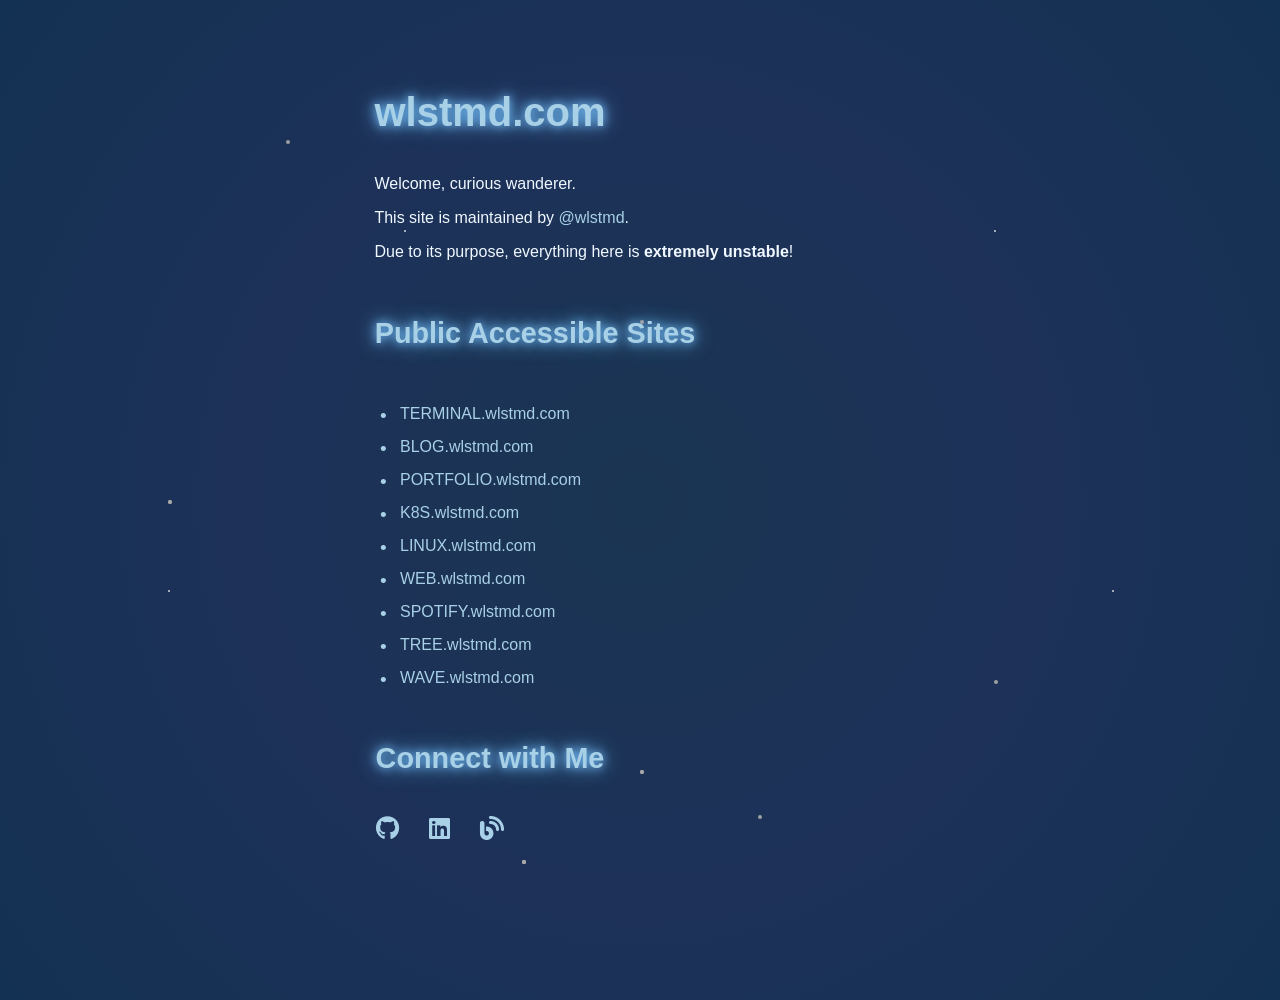
==== index.html @ ae78fa06 "Update index.html" ====
<!DOCTYPE html>
<html lang="en">
<head>
    <meta charset="UTF-8">
    <meta name="viewport" content="width=device-width, initial-scale=1.0">
    <link rel="icon" href="./images/logo.png"/> 
    <link rel="stylesheet" href="./style.css">
    <link rel="stylesheet" href="https://cdnjs.cloudflare.com/ajax/libs/font-awesome/6.4.2/css/all.min.css">
    <title>wlstmd.com</title>
</head>
<body>
    <header>
        <h1 class="domain-name">wlstmd.com</h1>
        <p>Welcome, curious wanderer.</p>
        <p>This site is maintained by <a href="https://github.com/wlstmd" target="_blank">@wlstmd</a>.</p>
        <p class="warning">Due to its purpose, everything here is <strong>extremely unstable</strong>!</p>
    </header>
    <h2 class="sites-header">Public Accessible Sites</h2>
    <ul class="sites">
        <li><a href="https://terminal.wlstmd.com" target="_blank">TERMINAL.wlstmd.com</a></li>
        <li><a href="https://blog.wlstmd.com" target="_blank">BLOG.wlstmd.com</a></li>
        <li><a href="https://portfolio.wlstmd.com" target="_blank">PORTFOLIO.wlstmd.com</a></li>
        <li><a href="https://k8s.wlstmd.com" target="_blank">K8S.wlstmd.com</a></li>
        <li><a href="https://linux.wlstmd.com" target="_blank">LINUX.wlstmd.com</a></li>
        <li><a href="https://web.wlstmd.com" target="_blank">WEB.wlstmd.com</a></li>
        <li><a href="https://spotify.wlstmd.com" target="_blank">SPOTIFY.wlstmd.com</a></li>
        <li><a href="https://tree.wlstmd.com" target="_blank">TREE.wlstmd.com</a></li>
        <li><a href="https://wave.wlstmd.com" target="_blank">WAVE.wlstmd.com</a></li>
    </ul>
    <h2 class="connect-header">Connect with Me</h2>
    <div class="social-links">
        <a href="https://github.com/wlstmd" target="_blank" aria-label="Visit my GitHub profile" class="social-icon">
            <i class="fab fa-github"></i>
        </a>
        <a href="https://www.linkedin.com/in/wlstmd" target="_blank" aria-label="Visit my LinkedIn profile" class="social-icon">
            <i class="fab fa-linkedin"></i>
        </a>
        <a href="https://blog.naver.com/jinseung0327" target="_blank" aria-label="Visit my Naver blog" class="social-icon">
            <i class="fas fa-blog"></i>
        </a>
    </div>
    <div class="stars">
        <div class="star" style="top: 10%; left: 20%;"></div>
        <div class="star" style="top: 30%; left: 50%;"></div>
        <div class="star" style="top: 70%; left: 80%;"></div>
        <div class="star" style="top: 50%; left: 10%;"></div>
        <div class="star" style="top: 90%; left: 40%;"></div>
        <div class="star" style="top: 80%; left: 50%;"></div>
        <div class="star" style="top: 90%; left: 40%;"></div>
        <div class="star" style="top: 80%; left: 50%;"></div>
        <div class="star" style="top: 85%; left: 60%;"></div>
        <div class="star" style="top: 50%; left: 10%;"></div>
        <div class="star" style="top: 90%; left: 40%;"></div>
        <div class="shooting-star" style="top: 20%; left: 80%;"></div>
        <div class="shooting-star" style="top: 60%; left: 90%;"></div>
        <div class="shooting-star" style="top: 20%; left: 30%;"></div>
        <div class="shooting-star" style="top: 60%; left: 10%;"></div>
    </div>
</body>
</html>
---- style.css ----
body {
    margin: 50px;
    padding: 0;
    font-family: 'Arial', sans-serif;
    background: radial-gradient(circle at center, #1a3552, #1d3159, #133152);
    height: 100vh;
    overflow: auto;
    color: #f0f8ff;
    display: flex;
    flex-direction: column;
    align-items: center;
    justify-content: flex-start;
    position: relative;
}

.domain-name {
    font-size: 2.5em;
    font-weight: bold;
    margin: 40px 0;
    margin-right: 300px;
    color: #a8d0e6;
    text-shadow: 0 0 10px #74c0fc, 0 0 20px #74c0fc;
}

.sites-header {
    font-size: 1.8em;
    font-weight: bold;
    margin: 40px 0;
    margin-right: 210px;
    color: #a8d0e6;
    text-shadow: 0 0 10px #74c0fc, 0 0 20px #74c0fc;
}

.connect-header {
    font-size: 1.8em;
    font-weight: bold;
    margin: 40px 0;
    margin-right: 300px;
    color: #a8d0e6;
    text-shadow: 0 0 10px #74c0fc, 0 0 20px #74c0fc;
}

ul.sites {
    margin: 0;
    list-style: none;
    width: 100%;
    max-width: 600px;
    align-self: center;
    margin-left: 40px;
}

ul.sites li {
    font-size: 1em;
    margin: 15px 0;
    position: relative;
    padding-left: 20px;
}

ul.sites li::before {
    content: '•';
    position: absolute;
    left: 0;
    color: #a8d0e6;
    font-size: 1.2em;
}

.social-links {
    display: flex;
    justify-content: center;
    gap: 30px;
    margin-bottom: 10px;
    margin-right: 400px;
}

.social-icon {
    color: #a8d0e6;
    font-size: 1.5em;
    text-decoration: none;
    transition: transform 0.4s ease, color 0.3s ease, text-shadow 0.3s ease;
    margin-bottom: 20px;
}

.social-icon:hover {
    transform: scale(1.2);
    color: #d1e6f9;
    text-shadow: 0 0 10px #74c0fc;
}

a {
    position: relative;
    display: inline-block;
    color: #a8d0e6;
    text-decoration: none;
    transition: transform 0.4s cubic-bezier(0.25, 1, 0.5, 1), letter-spacing 0.4s ease, color 0.3s ease;
}

a::after {
    content: "";
    position: absolute;
    left: 0;
    bottom: 0;
    width: 0%;
    height: 2px;
    background-color: #d1e6f9;
    transition: width 0.5s cubic-bezier(0.25, 1, 0.5, 1);
}

a:hover {
    transform: scale(1.05);
    letter-spacing: 0.5px;
}

a:hover::after {
    width: 100%;
}

.stars {
    position: absolute;
    top: 0;
    left: 0;
    width: 100%;
    height: 100%;
    background: transparent;
    overflow: hidden;
    pointer-events: none;
}

.star {
    position: absolute;
    width: 4px;
    height: 4px;
    background: rgba(168, 167, 167, 0.938);
    border-radius: 50%;
    animation: twinkle 2s infinite ease-in-out;
}

.shooting-star {
    position: absolute;
    width: 2px;
    height: 2px;
    background: rgba(255, 255, 255, 0.8);
    border-radius: 50%;
    animation: shoot 3s infinite ease-in-out;
}

@keyframes twinkle {
    0%, 100% { opacity: 0.5; }
    50% { opacity: 1; }
}

@keyframes shoot {
    0% {
        transform: translate(0, 0) scale(1);
        opacity: 1;
    }
    70% {
        transform: translate(-200px, 200px) scale(1.5);
        opacity: 0.5;
    }
    100% {
        transform: translate(-400px, 400px) scale(0);
        opacity: 0;
    }
}

@media (max-width: 768px) {
    body {
        padding: 20px;
        overflow: auto;
        align-items: flex-start;
    }

    p {
        font-size: 1em;
        margin: 10px 0;
        max-width: 100%;
        padding: 0;
        margin-left: 0;
    }

    .domain-name,
    .sites-header,
    .connect-header {
        width: 100%;
        font-size: 1.4em;
        font-weight: bold;
        margin: 20px 0;
        margin-left: 0;
        color: #a8d0e6;
        text-shadow: 0 0 10px #74c0fc, 0 0 20px #74c0fc;
    }

    ul.sites {
        margin-left: 0;
        padding: 0;
        width: 100%;
    }

    ul.sites li {
        font-size: 1em;
        padding-left: 15px;
    }

    .social-links {
        display: flex;
        justify-content: center;
        gap: 30px;
        margin-bottom: 10px;
        margin-right: 400px;
    }
    
    .social-icon {
        color: #a8d0e6;
        font-size: 1.4em;
        text-decoration: none;
        transition: transform 0.4s ease, color 0.3s ease, text-shadow 0.3s ease;
    }
}
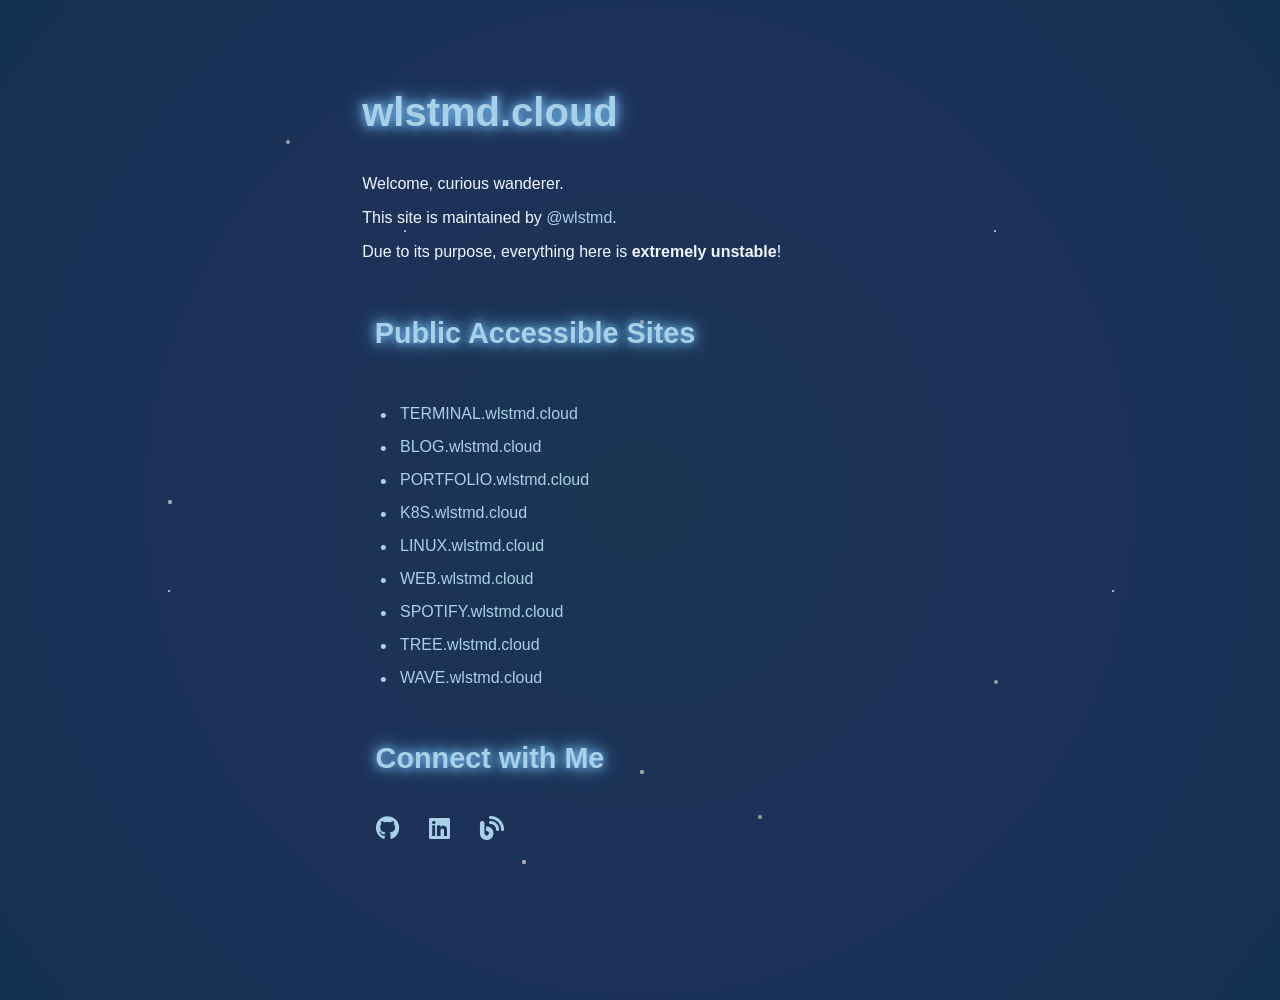
==== commit 7b0441f1: "Update index.html" ====
--- a/index.html
+++ b/index.html
@@ -10,22 +10,22 @@
 </head>
 <body>
     <header>
-        <h1 class="domain-name">wlstmd.com</h1>
+        <h1 class="domain-name">wlstmd.cloud</h1>
         <p>Welcome, curious wanderer.</p>
         <p>This site is maintained by <a href="https://github.com/wlstmd" target="_blank">@wlstmd</a>.</p>
         <p class="warning">Due to its purpose, everything here is <strong>extremely unstable</strong>!</p>
     </header>
     <h2 class="sites-header">Public Accessible Sites</h2>
     <ul class="sites">
-        <li><a href="https://terminal.wlstmd.com" target="_blank">TERMINAL.wlstmd.com</a></li>
-        <li><a href="https://blog.wlstmd.com" target="_blank">BLOG.wlstmd.com</a></li>
-        <li><a href="https://portfolio.wlstmd.com" target="_blank">PORTFOLIO.wlstmd.com</a></li>
-        <li><a href="https://k8s.wlstmd.com" target="_blank">K8S.wlstmd.com</a></li>
-        <li><a href="https://linux.wlstmd.com" target="_blank">LINUX.wlstmd.com</a></li>
-        <li><a href="https://web.wlstmd.com" target="_blank">WEB.wlstmd.com</a></li>
-        <li><a href="https://spotify.wlstmd.com" target="_blank">SPOTIFY.wlstmd.com</a></li>
-        <li><a href="https://tree.wlstmd.com" target="_blank">TREE.wlstmd.com</a></li>
-        <li><a href="https://wave.wlstmd.com" target="_blank">WAVE.wlstmd.com</a></li>
+        <li><a href="https://terminal.wlstmd.com" target="_blank">TERMINAL.wlstmd.cloud</a></li>
+        <li><a href="https://blog.wlstmd.com" target="_blank">BLOG.wlstmd.cloud</a></li>
+        <li><a href="https://portfolio.wlstmd.com" target="_blank">PORTFOLIO.wlstmd.cloud</a></li>
+        <li><a href="https://k8s.wlstmd.com" target="_blank">K8S.wlstmd.cloud</a></li>
+        <li><a href="https://linux.wlstmd.com" target="_blank">LINUX.wlstmd.cloud</a></li>
+        <li><a href="https://web.wlstmd.com" target="_blank">WEB.wlstmd.cloud</a></li>
+        <li><a href="https://spotify.wlstmd.com" target="_blank">SPOTIFY.wlstmd.cloud</a></li>
+        <li><a href="https://tree.wlstmd.com" target="_blank">TREE.wlstmd.cloud</a></li>
+        <li><a href="https://wave.wlstmd.com" target="_blank">WAVE.wlstmd.cloud</a></li>
     </ul>
     <h2 class="connect-header">Connect with Me</h2>
     <div class="social-links">
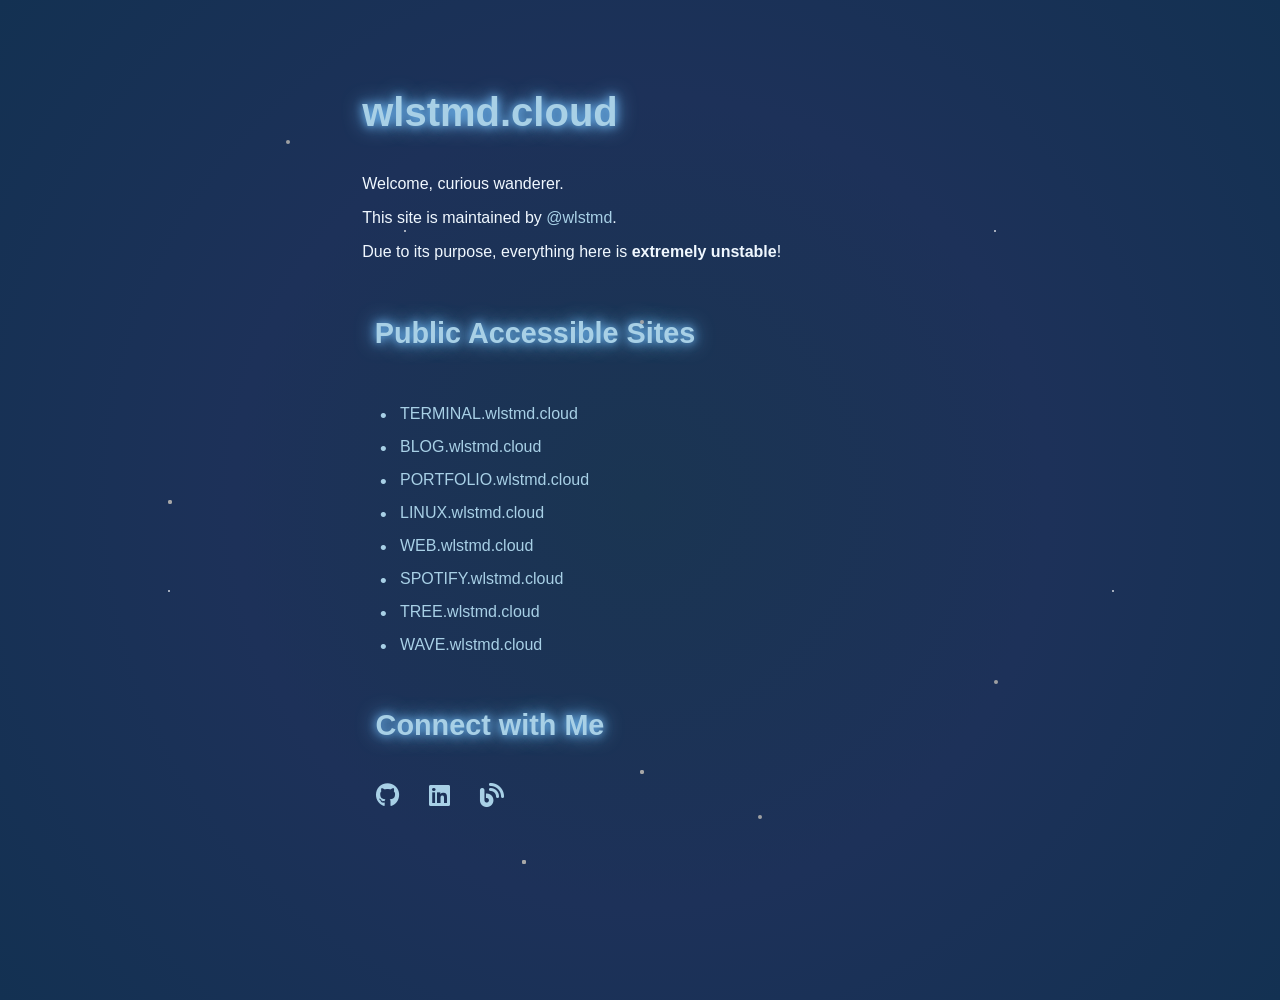
==== commit 13841c33: "Update index.html" ====
--- a/index.html
+++ b/index.html
@@ -6,7 +6,7 @@
     <link rel="icon" href="./images/logo.png"/> 
     <link rel="stylesheet" href="./style.css">
     <link rel="stylesheet" href="https://cdnjs.cloudflare.com/ajax/libs/font-awesome/6.4.2/css/all.min.css">
-    <title>wlstmd.com</title>
+    <title>wlstmd.cloud</title>
 </head>
 <body>
     <header>
@@ -17,15 +17,14 @@
     </header>
     <h2 class="sites-header">Public Accessible Sites</h2>
     <ul class="sites">
-        <li><a href="https://terminal.wlstmd.com" target="_blank">TERMINAL.wlstmd.cloud</a></li>
-        <li><a href="https://blog.wlstmd.com" target="_blank">BLOG.wlstmd.cloud</a></li>
-        <li><a href="https://portfolio.wlstmd.com" target="_blank">PORTFOLIO.wlstmd.cloud</a></li>
-        <li><a href="https://k8s.wlstmd.com" target="_blank">K8S.wlstmd.cloud</a></li>
-        <li><a href="https://linux.wlstmd.com" target="_blank">LINUX.wlstmd.cloud</a></li>
-        <li><a href="https://web.wlstmd.com" target="_blank">WEB.wlstmd.cloud</a></li>
-        <li><a href="https://spotify.wlstmd.com" target="_blank">SPOTIFY.wlstmd.cloud</a></li>
-        <li><a href="https://tree.wlstmd.com" target="_blank">TREE.wlstmd.cloud</a></li>
-        <li><a href="https://wave.wlstmd.com" target="_blank">WAVE.wlstmd.cloud</a></li>
+        <li><a href="https://terminal.wlstmd.cloud" target="_blank">TERMINAL.wlstmd.cloud</a></li>
+        <li><a href="https://blog.wlstmd.cloud" target="_blank">BLOG.wlstmd.cloud</a></li>
+        <li><a href="https://portfolio.wlstmd.cloud" target="_blank">PORTFOLIO.wlstmd.cloud</a></li>
+        <li><a href="https://linux.wlstmd.cloud" target="_blank">LINUX.wlstmd.cloud</a></li>
+        <li><a href="https://web.wlstmd.cloud" target="_blank">WEB.wlstmd.cloud</a></li>
+        <li><a href="https://spotify.wlstmd.cloud" target="_blank">SPOTIFY.wlstmd.cloud</a></li>
+        <li><a href="https://tree.wlstmd.cloud" target="_blank">TREE.wlstmd.cloud</a></li>
+        <li><a href="https://wave.wlstmd.cloud" target="_blank">WAVE.wlstmd.cloud</a></li>
     </ul>
     <h2 class="connect-header">Connect with Me</h2>
     <div class="social-links">
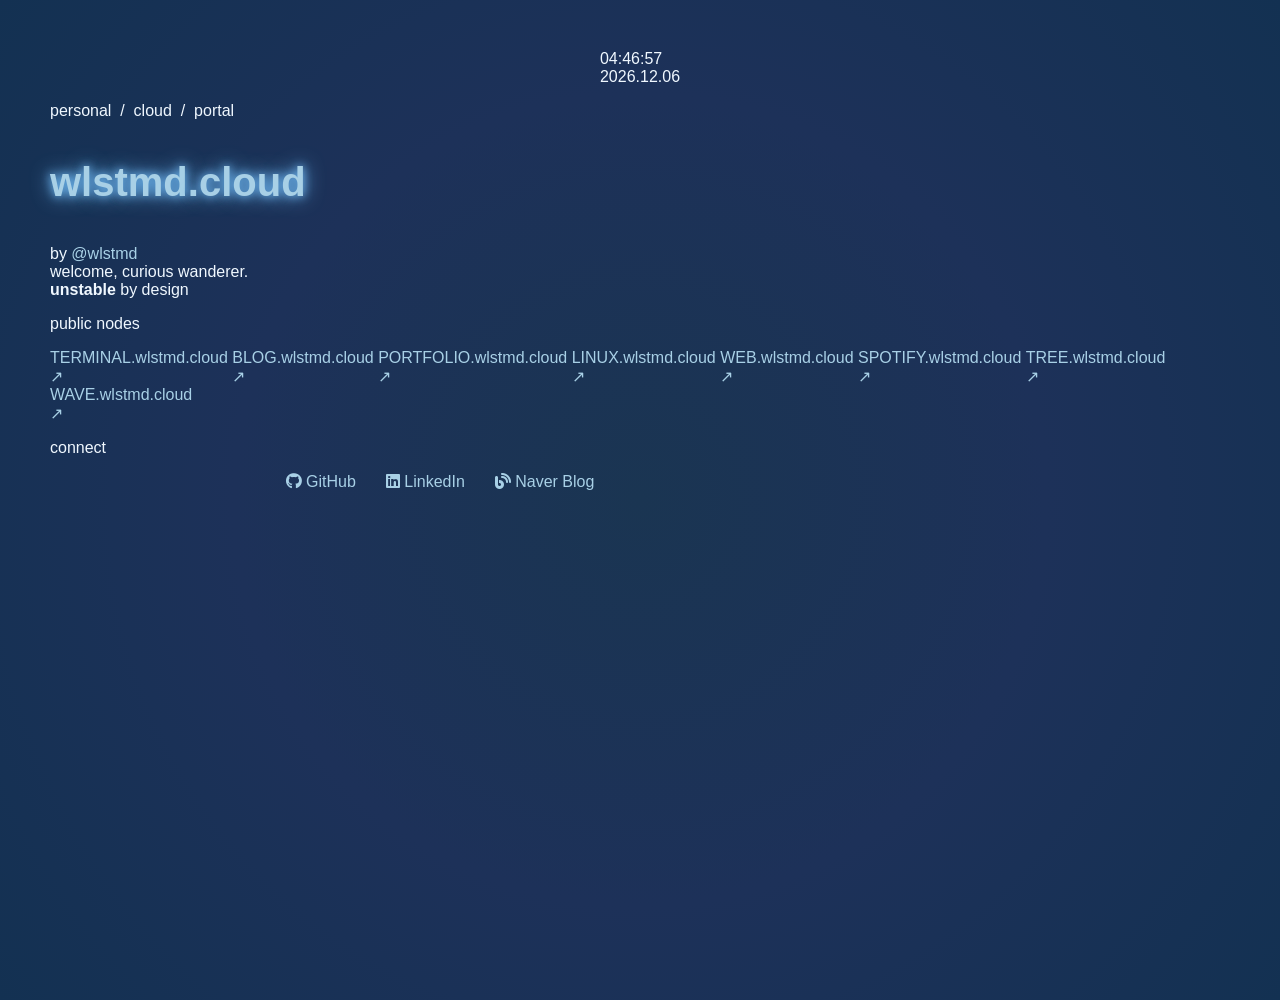
==== commit 5fe3e8bc: "Update index.html" ====
--- a/index.html
+++ b/index.html
@@ -1,59 +1,185 @@
-<!DOCTYPE html>
+<!doctype html>
 <html lang="en">
-<head>
-    <meta charset="UTF-8">
-    <meta name="viewport" content="width=device-width, initial-scale=1.0">
-    <link rel="icon" href="./images/logo.png"/> 
-    <link rel="stylesheet" href="./style.css">
-    <link rel="stylesheet" href="https://cdnjs.cloudflare.com/ajax/libs/font-awesome/6.4.2/css/all.min.css">
+  <head>
+    <meta charset="UTF-8" />
+    <meta name="viewport" content="width=device-width, initial-scale=1.0" />
+    <link rel="icon" href="./images/logo.png" />
+    <link rel="stylesheet" href="./style.css" />
+    <link
+      rel="stylesheet"
+      href="https://cdnjs.cloudflare.com/ajax/libs/font-awesome/6.4.2/css/all.min.css"
+    />
     <title>wlstmd.cloud</title>
-</head>
-<body>
-    <header>
-        <h1 class="domain-name">wlstmd.cloud</h1>
-        <p>Welcome, curious wanderer.</p>
-        <p>This site is maintained by <a href="https://github.com/wlstmd" target="_blank">@wlstmd</a>.</p>
-        <p class="warning">Due to its purpose, everything here is <strong>extremely unstable</strong>!</p>
-    </header>
-    <h2 class="sites-header">Public Accessible Sites</h2>
-    <ul class="sites">
-        <li><a href="https://terminal.wlstmd.cloud" target="_blank">TERMINAL.wlstmd.cloud</a></li>
-        <li><a href="https://blog.wlstmd.cloud" target="_blank">BLOG.wlstmd.cloud</a></li>
-        <li><a href="https://portfolio.wlstmd.cloud" target="_blank">PORTFOLIO.wlstmd.cloud</a></li>
-        <li><a href="https://linux.wlstmd.cloud" target="_blank">LINUX.wlstmd.cloud</a></li>
-        <li><a href="https://web.wlstmd.cloud" target="_blank">WEB.wlstmd.cloud</a></li>
-        <li><a href="https://spotify.wlstmd.cloud" target="_blank">SPOTIFY.wlstmd.cloud</a></li>
-        <li><a href="https://tree.wlstmd.cloud" target="_blank">TREE.wlstmd.cloud</a></li>
-        <li><a href="https://wave.wlstmd.cloud" target="_blank">WAVE.wlstmd.cloud</a></li>
-    </ul>
-    <h2 class="connect-header">Connect with Me</h2>
-    <div class="social-links">
-        <a href="https://github.com/wlstmd" target="_blank" aria-label="Visit my GitHub profile" class="social-icon">
-            <i class="fab fa-github"></i>
-        </a>
-        <a href="https://www.linkedin.com/in/wlstmd" target="_blank" aria-label="Visit my LinkedIn profile" class="social-icon">
-            <i class="fab fa-linkedin"></i>
-        </a>
-        <a href="https://blog.naver.com/jinseung0327" target="_blank" aria-label="Visit my Naver blog" class="social-icon">
-            <i class="fas fa-blog"></i>
-        </a>
+  </head>
+  <body>
+    <!-- Corner marks -->
+    <div class="corner tl"></div>
+    <div class="corner tr"></div>
+    <div class="corner bl"></div>
+    <div class="corner br"></div>
+
+    <!-- Clock -->
+    <div class="clock-strip">
+      <div id="clock"></div>
+      <div id="date-str"></div>
     </div>
-    <div class="stars">
-        <div class="star" style="top: 10%; left: 20%;"></div>
-        <div class="star" style="top: 30%; left: 50%;"></div>
-        <div class="star" style="top: 70%; left: 80%;"></div>
-        <div class="star" style="top: 50%; left: 10%;"></div>
-        <div class="star" style="top: 90%; left: 40%;"></div>
-        <div class="star" style="top: 80%; left: 50%;"></div>
-        <div class="star" style="top: 90%; left: 40%;"></div>
-        <div class="star" style="top: 80%; left: 50%;"></div>
-        <div class="star" style="top: 85%; left: 60%;"></div>
-        <div class="star" style="top: 50%; left: 10%;"></div>
-        <div class="star" style="top: 90%; left: 40%;"></div>
-        <div class="shooting-star" style="top: 20%; left: 80%;"></div>
-        <div class="shooting-star" style="top: 60%; left: 90%;"></div>
-        <div class="shooting-star" style="top: 20%; left: 30%;"></div>
-        <div class="shooting-star" style="top: 60%; left: 10%;"></div>
+
+    <div class="container">
+      <!-- Header -->
+      <header>
+        <p class="eyebrow">personal &nbsp;/&nbsp; cloud &nbsp;/&nbsp; portal</p>
+        <h1 class="domain-name">wlstmd<span class="tld">.cloud</span></h1>
+        <div class="meta">
+          <span class="meta-item"
+            >by
+            <a href="https://github.com/wlstmd" target="_blank"
+              >@wlstmd</a
+            ></span
+          >
+          <div class="meta-dot"></div>
+          <span class="meta-item">welcome, curious wanderer.</span>
+          <div class="meta-dot"></div>
+          <span class="unstable"><strong>unstable</strong> by design</span>
+        </div>
+      </header>
+
+      <!-- Sites -->
+      <section class="sites-section">
+        <p class="section-label">public nodes</p>
+        <div class="sites-grid">
+          <a
+            href="https://terminal.wlstmd.cloud"
+            target="_blank"
+            class="site-card"
+          >
+            <div class="site-card-left">
+              <div class="site-status" style="animation-delay: 0s"></div>
+              <span class="site-card-name"
+                >TERMINAL<span>.wlstmd.cloud</span></span
+              >
+            </div>
+            <span class="site-card-arrow">↗</span>
+          </a>
+
+          <a href="https://blog.wlstmd.cloud" target="_blank" class="site-card">
+            <div class="site-card-left">
+              <div class="site-status" style="animation-delay: 0.4s"></div>
+              <span class="site-card-name">BLOG<span>.wlstmd.cloud</span></span>
+            </div>
+            <span class="site-card-arrow">↗</span>
+          </a>
+
+          <a
+            href="https://portfolio.wlstmd.cloud"
+            target="_blank"
+            class="site-card"
+          >
+            <div class="site-card-left">
+              <div class="site-status" style="animation-delay: 0.8s"></div>
+              <span class="site-card-name"
+                >PORTFOLIO<span>.wlstmd.cloud</span></span
+              >
+            </div>
+            <span class="site-card-arrow">↗</span>
+          </a>
+
+          <a
+            href="https://linux.wlstmd.cloud"
+            target="_blank"
+            class="site-card"
+          >
+            <div class="site-card-left">
+              <div class="site-status" style="animation-delay: 1.2s"></div>
+              <span class="site-card-name"
+                >LINUX<span>.wlstmd.cloud</span></span
+              >
+            </div>
+            <span class="site-card-arrow">↗</span>
+          </a>
+
+          <a href="https://web.wlstmd.cloud" target="_blank" class="site-card">
+            <div class="site-card-left">
+              <div class="site-status" style="animation-delay: 1.6s"></div>
+              <span class="site-card-name">WEB<span>.wlstmd.cloud</span></span>
+            </div>
+            <span class="site-card-arrow">↗</span>
+          </a>
+
+          <a
+            href="https://spotify.wlstmd.cloud"
+            target="_blank"
+            class="site-card"
+          >
+            <div class="site-card-left">
+              <div class="site-status" style="animation-delay: 2s"></div>
+              <span class="site-card-name"
+                >SPOTIFY<span>.wlstmd.cloud</span></span
+              >
+            </div>
+            <span class="site-card-arrow">↗</span>
+          </a>
+
+          <a href="https://tree.wlstmd.cloud" target="_blank" class="site-card">
+            <div class="site-card-left">
+              <div class="site-status" style="animation-delay: 2.4s"></div>
+              <span class="site-card-name">TREE<span>.wlstmd.cloud</span></span>
+            </div>
+            <span class="site-card-arrow">↗</span>
+          </a>
+
+          <a href="https://wave.wlstmd.cloud" target="_blank" class="site-card">
+            <div class="site-card-left">
+              <div class="site-status" style="animation-delay: 2.8s"></div>
+              <span class="site-card-name">WAVE<span>.wlstmd.cloud</span></span>
+            </div>
+            <span class="site-card-arrow">↗</span>
+          </a>
+        </div>
+      </section>
+
+      <!-- Social -->
+      <section class="social-section">
+        <p class="section-label">connect</p>
+        <div class="social-links">
+          <a
+            href="https://github.com/wlstmd"
+            target="_blank"
+            aria-label="GitHub"
+            class="social-link"
+          >
+            <i class="fab fa-github"></i> GitHub
+          </a>
+          <a
+            href="https://www.linkedin.com/in/wlstmd"
+            target="_blank"
+            aria-label="LinkedIn"
+            class="social-link"
+          >
+            <i class="fab fa-linkedin"></i> LinkedIn
+          </a>
+          <a
+            href="https://blog.naver.com/jinseung0327"
+            target="_blank"
+            aria-label="Naver Blog"
+            class="social-link"
+          >
+            <i class="fas fa-blog"></i> Naver Blog
+          </a>
+        </div>
+      </section>
     </div>
-</body>
+
+    <script>
+      function tick() {
+        const now = new Date();
+        const pad = (n) => String(n).padStart(2, "0");
+        document.getElementById("clock").textContent =
+          `${pad(now.getHours())}:${pad(now.getMinutes())}:${pad(now.getSeconds())}`;
+        document.getElementById("date-str").textContent =
+          `${now.getFullYear()}.${pad(now.getMonth() + 1)}.${pad(now.getDate())}`;
+      }
+      setInterval(tick, 1000);
+      tick();
+    </script>
+  </body>
 </html>
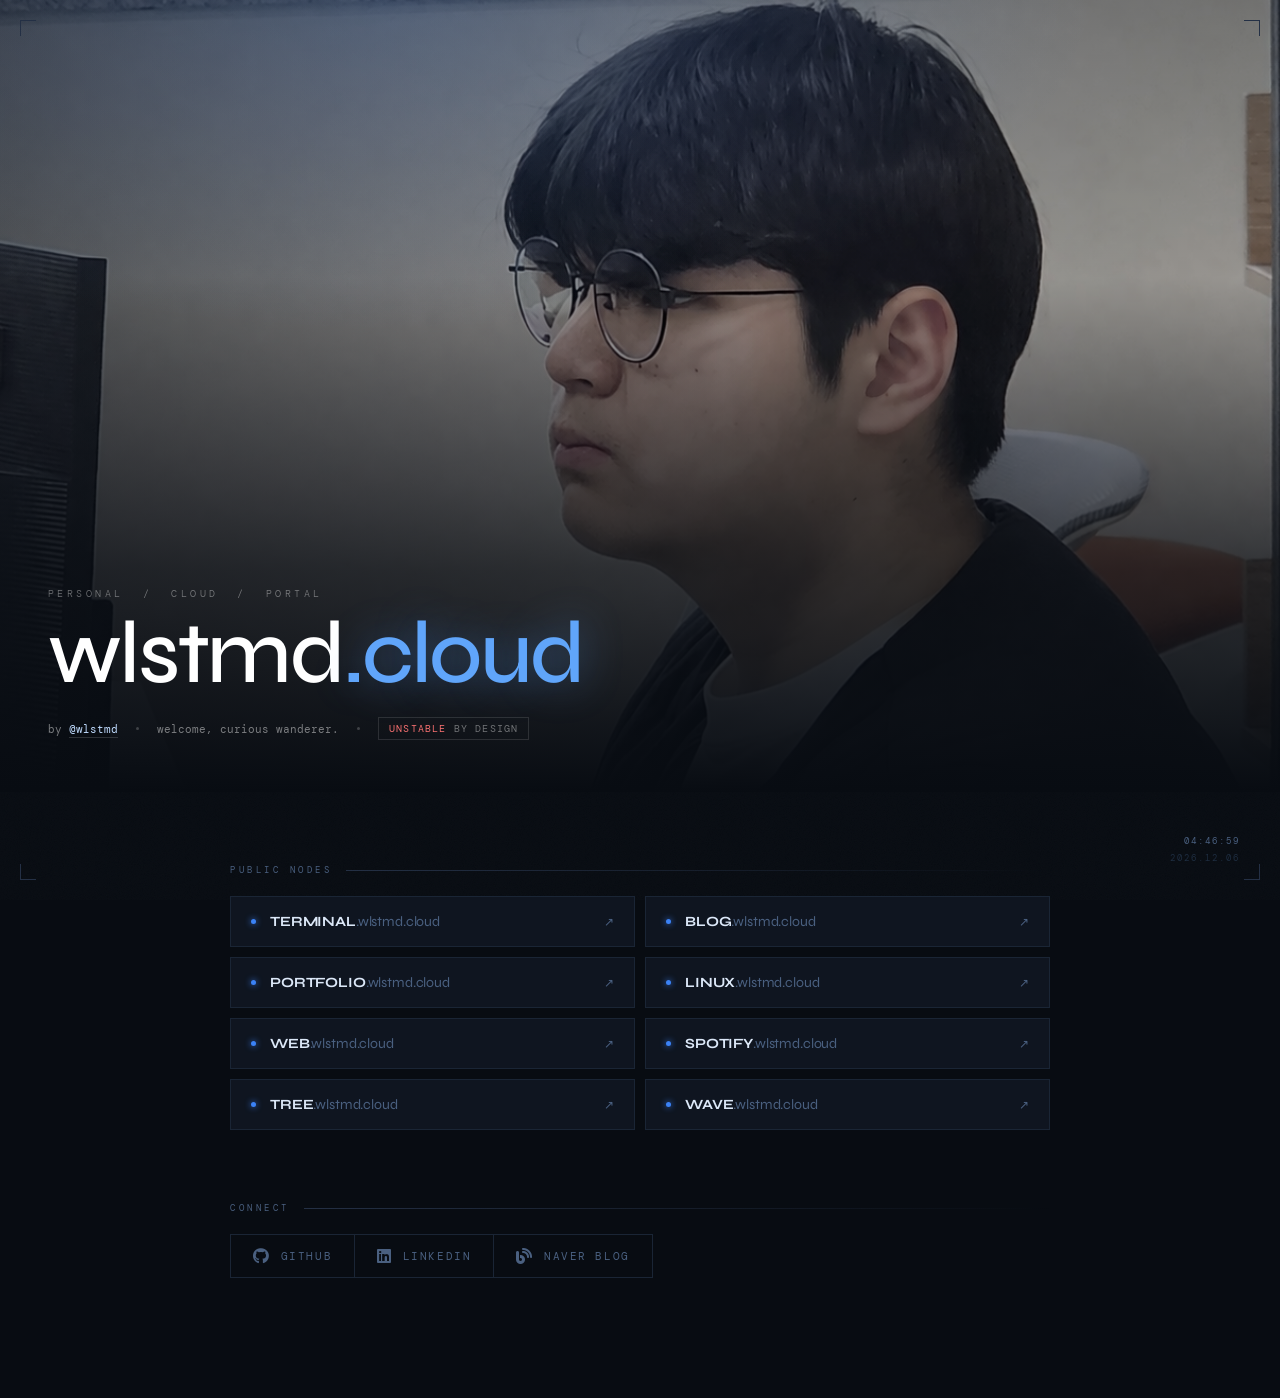
==== commit 034b07b9: "update" ====
--- a/index.html
+++ b/index.html
@@ -9,7 +9,7 @@
       rel="stylesheet"
       href="https://cdnjs.cloudflare.com/ajax/libs/font-awesome/6.4.2/css/all.min.css"
     />
-    <title>wlstmd.cloud</title>
+    <title>Jinseung Yu</title>
   </head>
   <body>
     <!-- Corner marks -->
@@ -24,9 +24,11 @@
       <div id="date-str"></div>
     </div>
 
-    <div class="container">
-      <!-- Header -->
-      <header>
+    <!-- ── HERO COVER ── -->
+    <section class="hero">
+      <img src="./images/profile.png" alt="wlstmd" class="hero-img" />
+      <div class="hero-overlay"></div>
+      <div class="hero-content">
         <p class="eyebrow">personal &nbsp;/&nbsp; cloud &nbsp;/&nbsp; portal</p>
         <h1 class="domain-name">wlstmd<span class="tld">.cloud</span></h1>
         <div class="meta">
@@ -41,8 +43,11 @@
           <div class="meta-dot"></div>
           <span class="unstable"><strong>unstable</strong> by design</span>
         </div>
-      </header>
+      </div>
+    </section>
 
+    <!-- ── MAIN ── -->
+    <div class="container">
       <!-- Sites -->
       <section class="sites-section">
         <p class="section-label">public nodes</p>
--- a/style.css
+++ b/style.css
@@ -1,218 +1,486 @@
+@import url("https://fonts.googleapis.com/css2?family=Syne:wght@400;700;800&family=DM+Mono:wght@300;400;500&display=swap");
+
+:root {
+  --bg: #080c12;
+  --surface: #0f1520;
+  --border: #1a2535;
+  --border2: #243045;
+  --blue: #3b82f6;
+  --blue-light: #60a5fa;
+  --blue-glow: rgba(59, 130, 246, 0.15);
+  --ice: #bfdbfe;
+  --text: #dce8f8;
+  --muted: #4a6080;
+  --muted2: #1e2d40;
+  --red: #f87171;
+}
+
+*,
+*::before,
+*::after {
+  box-sizing: border-box;
+  margin: 0;
+  padding: 0;
+}
+html {
+  scroll-behavior: smooth;
+}
+
 body {
-    margin: 50px;
-    padding: 0;
-    font-family: 'Arial', sans-serif;
-    background: radial-gradient(circle at center, #1a3552, #1d3159, #133152);
-    height: 100vh;
-    overflow: auto;
-    color: #f0f8ff;
-    display: flex;
+  background: var(--bg);
+  color: var(--text);
+  font-family: "DM Mono", monospace;
+  min-height: 100vh;
+  overflow-x: hidden;
+}
+
+/* noise overlay */
+body::before {
+  content: "";
+  position: fixed;
+  inset: 0;
+  background-image: url("data:image/svg+xml,%3Csvg viewBox='0 0 256 256' xmlns='http://www.w3.org/2000/svg'%3E%3Cfilter id='n'%3E%3CfeTurbulence type='fractalNoise' baseFrequency='0.85' numOctaves='4' stitchTiles='stitch'/%3E%3C/filter%3E%3Crect width='100%25' height='100%25' filter='url(%23n)' opacity='0.035'/%3E%3C/svg%3E");
+  background-size: 200px;
+  pointer-events: none;
+  z-index: 0;
+  opacity: 0.65;
+}
+
+/* ── CORNER MARKS ── */
+.corner {
+  position: fixed;
+  width: 16px;
+  height: 16px;
+  z-index: 20;
+  pointer-events: none;
+}
+.corner::before,
+.corner::after {
+  content: "";
+  position: absolute;
+  background: var(--border2);
+}
+.corner::before {
+  width: 100%;
+  height: 1px;
+  top: 0;
+  left: 0;
+}
+.corner::after {
+  width: 1px;
+  height: 100%;
+  top: 0;
+  left: 0;
+}
+.corner.tl {
+  top: 20px;
+  left: 20px;
+}
+.corner.tr {
+  top: 20px;
+  right: 20px;
+  transform: scaleX(-1);
+}
+.corner.bl {
+  bottom: 20px;
+  left: 20px;
+  transform: scaleY(-1);
+}
+.corner.br {
+  bottom: 20px;
+  right: 20px;
+  transform: scale(-1);
+}
+
+/* ── CLOCK ── */
+.clock-strip {
+  position: fixed;
+  bottom: 32px;
+  right: 40px;
+  z-index: 20;
+  font-size: 0.58rem;
+  letter-spacing: 0.22em;
+  color: var(--muted2);
+  text-align: right;
+  line-height: 1.9;
+}
+#clock {
+  color: var(--muted);
+}
+
+/* ════════════════════════════
+   HERO / COVER
+════════════════════════════ */
+.hero {
+  position: relative;
+  width: 100%;
+  height: 88vh;
+  min-height: 520px;
+  overflow: hidden;
+  z-index: 1;
+}
+
+/* profile photo — full bleed background */
+.hero-img {
+  position: absolute;
+  inset: 0;
+  width: 100%;
+  height: 100%;
+  object-fit: cover;
+  object-position: center center;
+  /* shift focus slightly right so face isn't dead-center */
+  filter: grayscale(25%) contrast(1.05) brightness(0.85);
+  transform: scale(1.2);
+  animation: heroZoom 18s ease-in-out infinite alternate;
+}
+
+@keyframes heroZoom {
+  from {
+    transform: scale(0.98);
+  }
+  to {
+    transform: scale(1.15);
+  }
+}
+
+/* dark gradient — bottom heavy so text is readable */
+.hero-overlay {
+  position: absolute;
+  inset: 0;
+  background:
+    linear-gradient(
+      to bottom,
+      rgba(8, 12, 18, 0.35) 0%,
+      rgba(8, 12, 18, 0.15) 35%,
+      rgba(8, 12, 18, 0.75) 72%,
+      rgba(8, 12, 18, 1) 100%
+    ),
+    linear-gradient(to right, rgba(8, 12, 18, 0.5) 0%, transparent 60%);
+}
+
+/* subtle blue tint from top */
+.hero-overlay::after {
+  content: "";
+  position: absolute;
+  inset: 0;
+  background: radial-gradient(
+    ellipse 80% 60% at 30% 0%,
+    rgba(59, 130, 246, 0.18) 0%,
+    transparent 70%
+  );
+}
+
+/* content sits at bottom-left */
+.hero-content {
+  position: absolute;
+  bottom: 52px;
+  left: 0;
+  right: 0;
+  padding: 0 48px;
+  z-index: 2;
+}
+
+.eyebrow {
+  font-size: 0.62rem;
+  font-weight: 300;
+  letter-spacing: 0.35em;
+  text-transform: uppercase;
+  color: rgba(255, 255, 255, 0.4);
+  margin-bottom: 14px;
+  opacity: 0;
+  animation: up 0.6s 0.1s ease forwards;
+}
+
+.domain-name {
+  font-family: "Syne", sans-serif;
+  font-weight: 500;
+  font-size: clamp(2.8rem, 7vw, 5.5rem);
+  line-height: 0.9;
+  letter-spacing: -0.03em;
+  color: #fff;
+  display: block;
+  margin-bottom: 24px;
+  opacity: 0;
+  animation: up 0.7s 0.2s ease forwards;
+}
+
+.domain-name .tld {
+  color: var(--blue-light);
+  text-shadow: 0 0 40px rgba(96, 165, 250, 0.45);
+}
+
+.meta {
+  display: flex;
+  align-items: center;
+  gap: 18px;
+  flex-wrap: wrap;
+  opacity: 0;
+  animation: up 0.6s 0.35s ease forwards;
+}
+
+.meta-item {
+  font-size: 0.7rem;
+  color: rgba(255, 255, 255, 0.45);
+}
+
+.meta-item a {
+  color: var(--ice);
+  text-decoration: none;
+  border-bottom: 1px solid rgba(255, 255, 255, 0.15);
+  padding-bottom: 1px;
+  transition:
+    color 0.2s,
+    border-color 0.2s;
+}
+.meta-item a:hover {
+  color: var(--blue-light);
+  border-color: var(--blue-light);
+}
+
+.meta-dot {
+  width: 3px;
+  height: 3px;
+  border-radius: 50%;
+  background: rgba(255, 255, 255, 0.2);
+}
+
+.unstable {
+  font-size: 0.62rem;
+  letter-spacing: 0.12em;
+  color: rgba(255, 255, 255, 0.4);
+  border: 1px solid rgba(255, 255, 255, 0.12);
+  padding: 4px 10px;
+  text-transform: uppercase;
+}
+.unstable strong {
+  color: var(--red);
+  font-weight: 400;
+}
+
+/* ════════════════════════════
+   MAIN CONTENT
+════════════════════════════ */
+.container {
+  position: relative;
+  z-index: 1;
+  max-width: 900px;
+  margin: 0 auto;
+  padding: 72px 40px 120px;
+}
+
+/* ── SECTION LABEL ── */
+.section-label {
+  font-size: 0.58rem;
+  letter-spacing: 0.38em;
+  text-transform: uppercase;
+  color: var(--muted);
+  margin-bottom: 20px;
+  display: flex;
+  align-items: center;
+  gap: 14px;
+}
+.section-label::after {
+  content: "";
+  flex: 1;
+  height: 1px;
+  background: linear-gradient(90deg, var(--border2), transparent);
+}
+
+/* ── SITES GRID ── */
+.sites-section {
+  margin-bottom: 72px;
+  opacity: 0;
+  animation: up 0.7s 0.5s ease forwards;
+}
+
+.sites-grid {
+  display: grid;
+  grid-template-columns: repeat(auto-fill, minmax(270px, 1fr));
+  gap: 10px;
+}
+
+.site-card {
+  position: relative;
+  display: flex;
+  align-items: center;
+  justify-content: space-between;
+  padding: 16px 20px;
+  background: var(--surface);
+  border: 1px solid var(--border);
+  text-decoration: none;
+  color: var(--text);
+  overflow: hidden;
+  transition:
+    border-color 0.22s,
+    background 0.22s,
+    transform 0.22s;
+}
+
+.site-card::before {
+  content: "";
+  position: absolute;
+  left: 0;
+  top: 0;
+  bottom: 0;
+  width: 2px;
+  background: var(--blue);
+  transform: scaleY(0);
+  transform-origin: bottom;
+  transition: transform 0.25s ease;
+  box-shadow: 0 0 10px rgba(59, 130, 246, 0.7);
+}
+
+.site-card::after {
+  content: "";
+  position: absolute;
+  inset: 0;
+  background: var(--blue-glow);
+  opacity: 0;
+  transition: opacity 0.25s;
+}
+
+.site-card:hover {
+  border-color: var(--blue);
+  background: #0d1828;
+  transform: translateX(4px);
+}
+.site-card:hover::before {
+  transform: scaleY(1);
+}
+.site-card:hover::after {
+  opacity: 1;
+}
+
+.site-card-left {
+  position: relative;
+  z-index: 1;
+  display: flex;
+  align-items: center;
+  gap: 14px;
+}
+
+.site-status {
+  width: 5px;
+  height: 5px;
+  border-radius: 50%;
+  background: var(--blue);
+  box-shadow: 0 0 6px var(--blue);
+  animation: pulse 2.8s ease-in-out infinite;
+  flex-shrink: 0;
+}
+
+.site-card-name {
+  font-family: "Syne", sans-serif;
+  font-weight: 700;
+  font-size: 0.88rem;
+  letter-spacing: -0.01em;
+  transition: color 0.2s;
+  position: relative;
+  z-index: 1;
+}
+.site-card-name span {
+  color: var(--muted);
+  font-weight: 400;
+}
+.site-card:hover .site-card-name {
+  color: var(--blue-light);
+}
+
+.site-card-arrow {
+  font-size: 0.75rem;
+  color: var(--muted);
+  transition:
+    color 0.2s,
+    transform 0.2s;
+  position: relative;
+  z-index: 1;
+}
+.site-card:hover .site-card-arrow {
+  color: var(--blue-light);
+  transform: translate(3px, -3px);
+}
+
+/* ── SOCIAL ── */
+.social-section {
+  opacity: 0;
+  animation: up 0.7s 0.7s ease forwards;
+}
+
+.social-links {
+  display: flex;
+}
+
+.social-link {
+  display: flex;
+  align-items: center;
+  gap: 10px;
+  padding: 13px 22px;
+  border: 1px solid var(--border);
+  margin-right: -1px;
+  text-decoration: none;
+  color: var(--muted);
+  font-size: 0.66rem;
+  letter-spacing: 0.15em;
+  text-transform: uppercase;
+  transition:
+    color 0.2s,
+    border-color 0.2s,
+    background 0.2s;
+  position: relative;
+  z-index: 0;
+}
+.social-link:hover {
+  color: var(--blue-light);
+  border-color: var(--blue);
+  background: rgba(59, 130, 246, 0.07);
+  z-index: 1;
+}
+.social-link i {
+  font-size: 1rem;
+}
+
+/* ── ANIMATIONS ── */
+@keyframes up {
+  from {
+    opacity: 0;
+    transform: translateY(16px);
+  }
+  to {
+    opacity: 1;
+    transform: translateY(0);
+  }
+}
+@keyframes pulse {
+  0%,
+  100% {
+    opacity: 1;
+  }
+  50% {
+    opacity: 0.25;
+  }
+}
+
+/* ── RESPONSIVE ── */
+@media (max-width: 600px) {
+  .hero-content {
+    padding: 0 24px;
+    bottom: 36px;
+  }
+  .container {
+    padding: 48px 24px 100px;
+  }
+  .sites-grid {
+    grid-template-columns: 1fr;
+  }
+  .social-links {
     flex-direction: column;
-    align-items: center;
-    justify-content: flex-start;
-    position: relative;
-}
-
-.domain-name {
-    font-size: 2.5em;
-    font-weight: bold;
-    margin: 40px 0;
-    margin-right: 300px;
-    color: #a8d0e6;
-    text-shadow: 0 0 10px #74c0fc, 0 0 20px #74c0fc;
-}
-
-.sites-header {
-    font-size: 1.8em;
-    font-weight: bold;
-    margin: 40px 0;
-    margin-right: 210px;
-    color: #a8d0e6;
-    text-shadow: 0 0 10px #74c0fc, 0 0 20px #74c0fc;
-}
-
-.connect-header {
-    font-size: 1.8em;
-    font-weight: bold;
-    margin: 40px 0;
-    margin-right: 300px;
-    color: #a8d0e6;
-    text-shadow: 0 0 10px #74c0fc, 0 0 20px #74c0fc;
-}
-
-ul.sites {
-    margin: 0;
-    list-style: none;
-    width: 100%;
-    max-width: 600px;
-    align-self: center;
-    margin-left: 40px;
-}
-
-ul.sites li {
-    font-size: 1em;
-    margin: 15px 0;
-    position: relative;
-    padding-left: 20px;
-}
-
-ul.sites li::before {
-    content: '•';
-    position: absolute;
-    left: 0;
-    color: #a8d0e6;
-    font-size: 1.2em;
-}
-
-.social-links {
-    display: flex;
-    justify-content: center;
-    gap: 30px;
-    margin-bottom: 10px;
-    margin-right: 400px;
-}
-
-.social-icon {
-    color: #a8d0e6;
-    font-size: 1.5em;
-    text-decoration: none;
-    transition: transform 0.4s ease, color 0.3s ease, text-shadow 0.3s ease;
-    margin-bottom: 20px;
-}
-
-.social-icon:hover {
-    transform: scale(1.2);
-    color: #d1e6f9;
-    text-shadow: 0 0 10px #74c0fc;
-}
-
-a {
-    position: relative;
-    display: inline-block;
-    color: #a8d0e6;
-    text-decoration: none;
-    transition: transform 0.4s cubic-bezier(0.25, 1, 0.5, 1), letter-spacing 0.4s ease, color 0.3s ease;
-}
-
-a::after {
-    content: "";
-    position: absolute;
-    left: 0;
-    bottom: 0;
-    width: 0%;
-    height: 2px;
-    background-color: #d1e6f9;
-    transition: width 0.5s cubic-bezier(0.25, 1, 0.5, 1);
-}
-
-a:hover {
-    transform: scale(1.05);
-    letter-spacing: 0.5px;
-}
-
-a:hover::after {
-    width: 100%;
-}
-
-.stars {
-    position: absolute;
-    top: 0;
-    left: 0;
-    width: 100%;
-    height: 100%;
-    background: transparent;
-    overflow: hidden;
-    pointer-events: none;
-}
-
-.star {
-    position: absolute;
-    width: 4px;
-    height: 4px;
-    background: rgba(168, 167, 167, 0.938);
-    border-radius: 50%;
-    animation: twinkle 2s infinite ease-in-out;
-}
-
-.shooting-star {
-    position: absolute;
-    width: 2px;
-    height: 2px;
-    background: rgba(255, 255, 255, 0.8);
-    border-radius: 50%;
-    animation: shoot 3s infinite ease-in-out;
-}
-
-@keyframes twinkle {
-    0%, 100% { opacity: 0.5; }
-    50% { opacity: 1; }
-}
-
-@keyframes shoot {
-    0% {
-        transform: translate(0, 0) scale(1);
-        opacity: 1;
-    }
-    70% {
-        transform: translate(-200px, 200px) scale(1.5);
-        opacity: 0.5;
-    }
-    100% {
-        transform: translate(-400px, 400px) scale(0);
-        opacity: 0;
-    }
-}
-
-@media (max-width: 768px) {
-    body {
-        padding: 20px;
-        overflow: auto;
-        align-items: flex-start;
-    }
-
-    p {
-        font-size: 1em;
-        margin: 10px 0;
-        max-width: 100%;
-        padding: 0;
-        margin-left: 0;
-    }
-
-    .domain-name,
-    .sites-header,
-    .connect-header {
-        width: 100%;
-        font-size: 1.4em;
-        font-weight: bold;
-        margin: 20px 0;
-        margin-left: 0;
-        color: #a8d0e6;
-        text-shadow: 0 0 10px #74c0fc, 0 0 20px #74c0fc;
-    }
-
-    ul.sites {
-        margin-left: 0;
-        padding: 0;
-        width: 100%;
-    }
-
-    ul.sites li {
-        font-size: 1em;
-        padding-left: 15px;
-    }
-
-    .social-links {
-        display: flex;
-        justify-content: center;
-        gap: 30px;
-        margin-bottom: 10px;
-        margin-right: 400px;
-    }
-    
-    .social-icon {
-        color: #a8d0e6;
-        font-size: 1.4em;
-        text-decoration: none;
-        transition: transform 0.4s ease, color 0.3s ease, text-shadow 0.3s ease;
-    }
-}
+  }
+  .social-link {
+    margin-right: 0;
+    margin-bottom: -1px;
+  }
+  .clock-strip {
+    right: 24px;
+    bottom: 20px;
+  }
+}
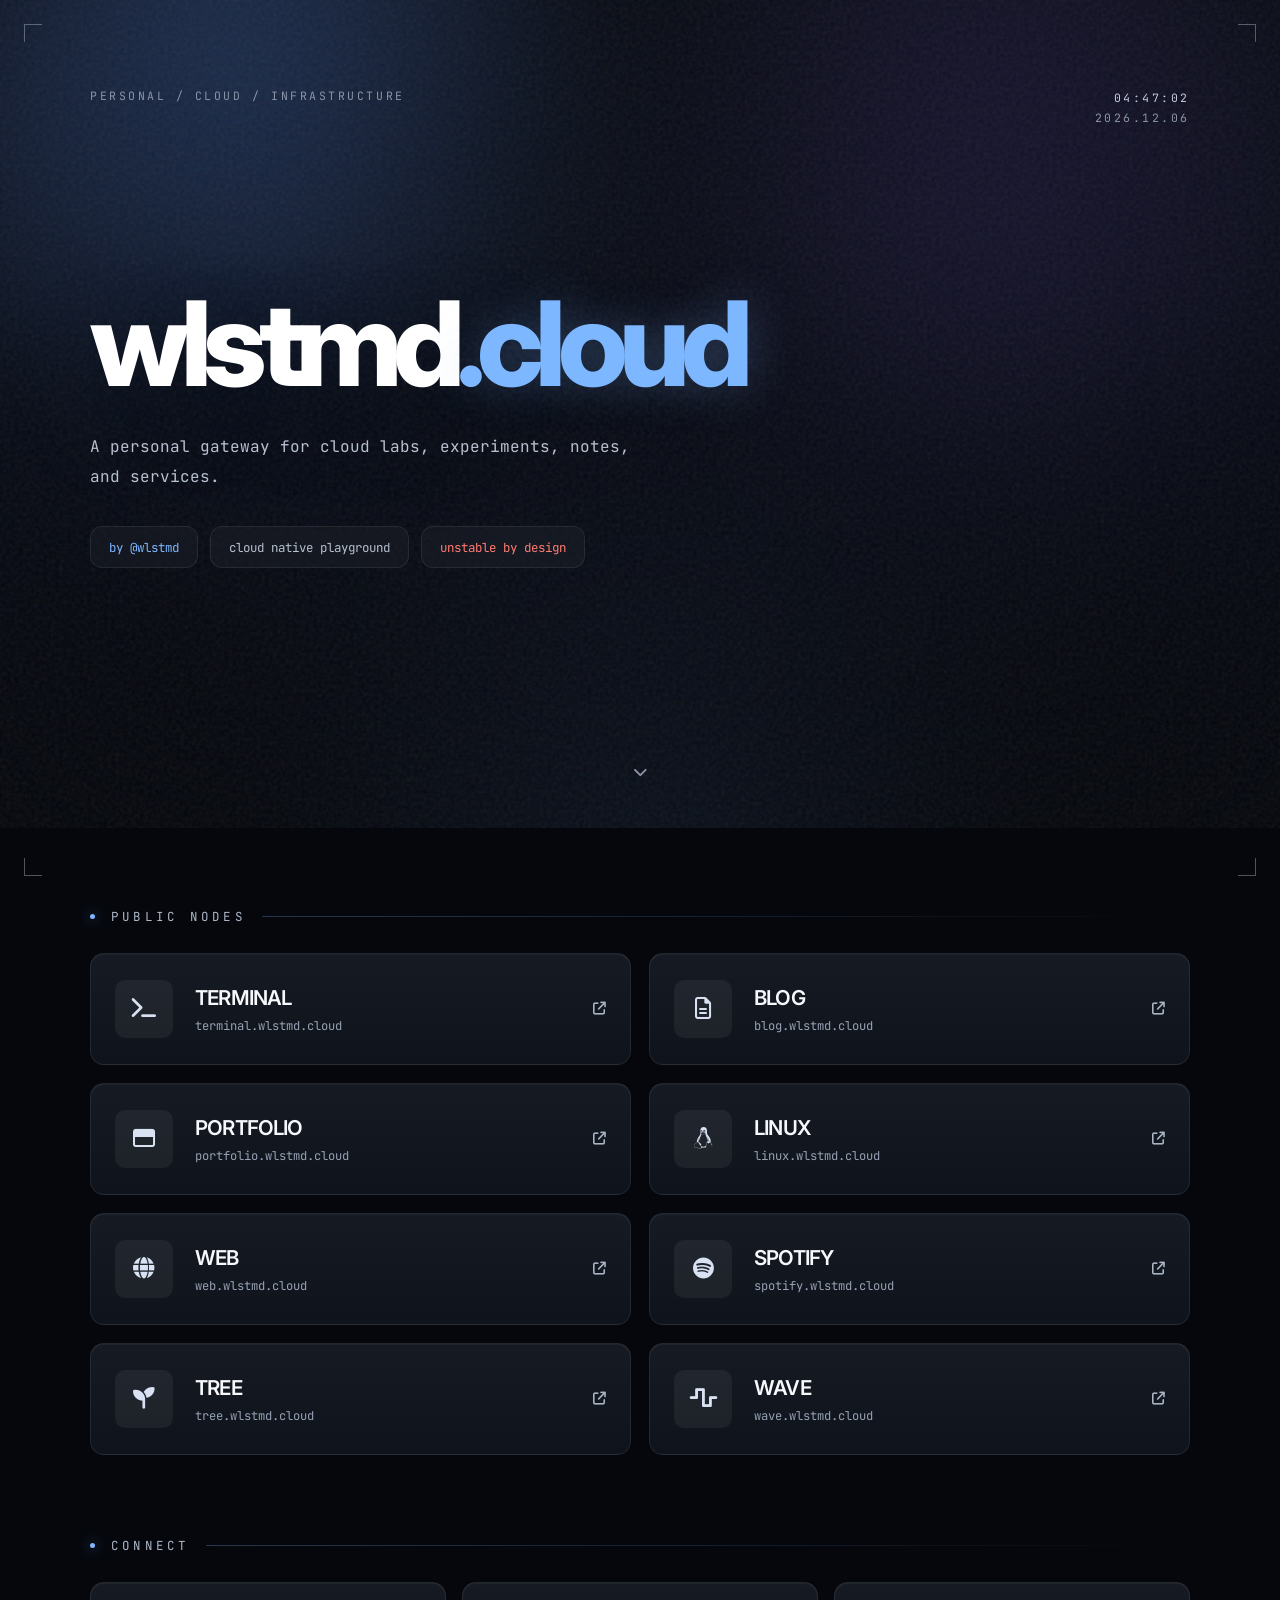
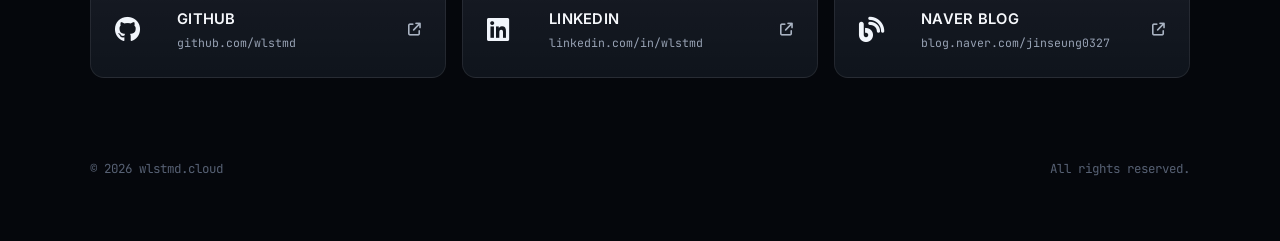
==== commit 61562598: "update" ====
--- a/index.html
+++ b/index.html
@@ -11,67 +11,74 @@
     />
     <title>Jinseung Yu</title>
   </head>
+
   <body>
-    <!-- Corner marks -->
     <div class="corner tl"></div>
     <div class="corner tr"></div>
     <div class="corner bl"></div>
     <div class="corner br"></div>
 
-    <!-- Clock -->
-    <div class="clock-strip">
-      <div id="clock"></div>
-      <div id="date-str"></div>
-    </div>
-
-    <!-- ── HERO COVER ── -->
-    <section class="hero">
-      <img src="./images/profile.png" alt="wlstmd" class="hero-img" />
-      <div class="hero-overlay"></div>
-      <div class="hero-content">
-        <p class="eyebrow">personal &nbsp;/&nbsp; cloud &nbsp;/&nbsp; portal</p>
-        <h1 class="domain-name">wlstmd<span class="tld">.cloud</span></h1>
+    <header class="hero">
+      <div class="ambient"></div>
+      <div class="grain"></div>
+
+      <nav class="topbar">
+        <span class="top-label">personal / cloud / infrastructure</span>
+        <div class="clock-strip">
+          <div id="clock"></div>
+          <div id="date-str"></div>
+        </div>
+      </nav>
+
+      <div class="hero-inner">
+        <h1 class="domain-name">wlstmd<span>.cloud</span></h1>
+
+        <p class="hero-desc">
+          A personal gateway for cloud labs, experiments, notes, and services.
+        </p>
+
         <div class="meta">
-          <span class="meta-item"
-            >by
-            <a href="https://github.com/wlstmd" target="_blank"
-              >@wlstmd</a
-            ></span
-          >
-          <div class="meta-dot"></div>
-          <span class="meta-item">welcome, curious wanderer.</span>
-          <div class="meta-dot"></div>
-          <span class="unstable"><strong>unstable</strong> by design</span>
+          <a href="https://github.com/wlstmd" target="_blank">by @wlstmd</a>
+          <span>cloud native playground</span>
+          <span class="danger">unstable by design</span>
         </div>
       </div>
-    </section>
-
-    <!-- ── MAIN ── -->
-    <div class="container">
-      <!-- Sites -->
-      <section class="sites-section">
-        <p class="section-label">public nodes</p>
+
+      <a href="#nodes" class="scroll-down" aria-label="Scroll down">
+        <i class="fa-solid fa-chevron-down"></i>
+      </a>
+    </header>
+
+    <main class="container">
+      <section id="nodes" class="section">
+        <div class="section-title">
+          <span></span>
+          <p>public nodes</p>
+        </div>
+
         <div class="sites-grid">
           <a
             href="https://terminal.wlstmd.cloud"
             target="_blank"
             class="site-card"
           >
-            <div class="site-card-left">
-              <div class="site-status" style="animation-delay: 0s"></div>
-              <span class="site-card-name"
-                >TERMINAL<span>.wlstmd.cloud</span></span
-              >
-            </div>
-            <span class="site-card-arrow">↗</span>
+            <div class="site-icon"><i class="fa-solid fa-terminal"></i></div>
+            <div class="site-info">
+              <strong>Terminal</strong>
+              <small>terminal.wlstmd.cloud</small>
+            </div>
+            <i class="fa-solid fa-arrow-up-right-from-square arrow"></i>
           </a>
 
           <a href="https://blog.wlstmd.cloud" target="_blank" class="site-card">
-            <div class="site-card-left">
-              <div class="site-status" style="animation-delay: 0.4s"></div>
-              <span class="site-card-name">BLOG<span>.wlstmd.cloud</span></span>
-            </div>
-            <span class="site-card-arrow">↗</span>
+            <div class="site-icon">
+              <i class="fa-regular fa-file-lines"></i>
+            </div>
+            <div class="site-info">
+              <strong>Blog</strong>
+              <small>blog.wlstmd.cloud</small>
+            </div>
+            <i class="fa-solid fa-arrow-up-right-from-square arrow"></i>
           </a>
 
           <a
@@ -79,13 +86,14 @@
             target="_blank"
             class="site-card"
           >
-            <div class="site-card-left">
-              <div class="site-status" style="animation-delay: 0.8s"></div>
-              <span class="site-card-name"
-                >PORTFOLIO<span>.wlstmd.cloud</span></span
-              >
-            </div>
-            <span class="site-card-arrow">↗</span>
+            <div class="site-icon">
+              <i class="fa-regular fa-window-maximize"></i>
+            </div>
+            <div class="site-info">
+              <strong>Portfolio</strong>
+              <small>portfolio.wlstmd.cloud</small>
+            </div>
+            <i class="fa-solid fa-arrow-up-right-from-square arrow"></i>
           </a>
 
           <a
@@ -93,21 +101,21 @@
             target="_blank"
             class="site-card"
           >
-            <div class="site-card-left">
-              <div class="site-status" style="animation-delay: 1.2s"></div>
-              <span class="site-card-name"
-                >LINUX<span>.wlstmd.cloud</span></span
-              >
-            </div>
-            <span class="site-card-arrow">↗</span>
+            <div class="site-icon"><i class="fa-brands fa-linux"></i></div>
+            <div class="site-info">
+              <strong>Linux</strong>
+              <small>linux.wlstmd.cloud</small>
+            </div>
+            <i class="fa-solid fa-arrow-up-right-from-square arrow"></i>
           </a>
 
           <a href="https://web.wlstmd.cloud" target="_blank" class="site-card">
-            <div class="site-card-left">
-              <div class="site-status" style="animation-delay: 1.6s"></div>
-              <span class="site-card-name">WEB<span>.wlstmd.cloud</span></span>
-            </div>
-            <span class="site-card-arrow">↗</span>
+            <div class="site-icon"><i class="fa-solid fa-globe"></i></div>
+            <div class="site-info">
+              <strong>Web</strong>
+              <small>web.wlstmd.cloud</small>
+            </div>
+            <i class="fa-solid fa-arrow-up-right-from-square arrow"></i>
           </a>
 
           <a
@@ -115,76 +123,102 @@
             target="_blank"
             class="site-card"
           >
-            <div class="site-card-left">
-              <div class="site-status" style="animation-delay: 2s"></div>
-              <span class="site-card-name"
-                >SPOTIFY<span>.wlstmd.cloud</span></span
-              >
-            </div>
-            <span class="site-card-arrow">↗</span>
+            <div class="site-icon"><i class="fa-brands fa-spotify"></i></div>
+            <div class="site-info">
+              <strong>Spotify</strong>
+              <small>spotify.wlstmd.cloud</small>
+            </div>
+            <i class="fa-solid fa-arrow-up-right-from-square arrow"></i>
           </a>
 
           <a href="https://tree.wlstmd.cloud" target="_blank" class="site-card">
-            <div class="site-card-left">
-              <div class="site-status" style="animation-delay: 2.4s"></div>
-              <span class="site-card-name">TREE<span>.wlstmd.cloud</span></span>
-            </div>
-            <span class="site-card-arrow">↗</span>
+            <div class="site-icon"><i class="fa-solid fa-seedling"></i></div>
+            <div class="site-info">
+              <strong>Tree</strong>
+              <small>tree.wlstmd.cloud</small>
+            </div>
+            <i class="fa-solid fa-arrow-up-right-from-square arrow"></i>
           </a>
 
           <a href="https://wave.wlstmd.cloud" target="_blank" class="site-card">
-            <div class="site-card-left">
-              <div class="site-status" style="animation-delay: 2.8s"></div>
-              <span class="site-card-name">WAVE<span>.wlstmd.cloud</span></span>
-            </div>
-            <span class="site-card-arrow">↗</span>
+            <div class="site-icon"><i class="fa-solid fa-wave-square"></i></div>
+            <div class="site-info">
+              <strong>Wave</strong>
+              <small>wave.wlstmd.cloud</small>
+            </div>
+            <i class="fa-solid fa-arrow-up-right-from-square arrow"></i>
           </a>
         </div>
       </section>
 
-      <!-- Social -->
-      <section class="social-section">
-        <p class="section-label">connect</p>
-        <div class="social-links">
+      <section class="section connect-section">
+        <div class="section-title">
+          <span></span>
+          <p>connect</p>
+        </div>
+
+        <div class="connect-grid">
           <a
             href="https://github.com/wlstmd"
             target="_blank"
-            aria-label="GitHub"
-            class="social-link"
-          >
-            <i class="fab fa-github"></i> GitHub
-          </a>
+            class="connect-card"
+          >
+            <i class="fa-brands fa-github"></i>
+            <div>
+              <strong>GitHub</strong>
+              <small>github.com/wlstmd</small>
+            </div>
+            <i class="fa-solid fa-arrow-up-right-from-square arrow"></i>
+          </a>
+
           <a
             href="https://www.linkedin.com/in/wlstmd"
             target="_blank"
-            aria-label="LinkedIn"
-            class="social-link"
-          >
-            <i class="fab fa-linkedin"></i> LinkedIn
-          </a>
+            class="connect-card"
+          >
+            <i class="fa-brands fa-linkedin"></i>
+            <div>
+              <strong>LinkedIn</strong>
+              <small>linkedin.com/in/wlstmd</small>
+            </div>
+            <i class="fa-solid fa-arrow-up-right-from-square arrow"></i>
+          </a>
+
           <a
             href="https://blog.naver.com/jinseung0327"
             target="_blank"
-            aria-label="Naver Blog"
-            class="social-link"
-          >
-            <i class="fas fa-blog"></i> Naver Blog
+            class="connect-card"
+          >
+            <i class="fa-solid fa-blog"></i>
+            <div>
+              <strong>Naver Blog</strong>
+              <small>blog.naver.com/jinseung0327</small>
+            </div>
+            <i class="fa-solid fa-arrow-up-right-from-square arrow"></i>
           </a>
         </div>
       </section>
-    </div>
+
+      <footer class="footer">
+        <span>© 2026 wlstmd.cloud</span>
+        <span>All rights reserved.</span>
+      </footer>
+    </main>
 
     <script>
       function tick() {
         const now = new Date();
         const pad = (n) => String(n).padStart(2, "0");
+
         document.getElementById("clock").textContent =
           `${pad(now.getHours())}:${pad(now.getMinutes())}:${pad(now.getSeconds())}`;
+
         document.getElementById("date-str").textContent =
           `${now.getFullYear()}.${pad(now.getMonth() + 1)}.${pad(now.getDate())}`;
       }
+
+      tick();
       setInterval(tick, 1000);
-      tick();
     </script>
   </body>
 </html>
--- a/style.css
+++ b/style.css
@@ -1,486 +1,549 @@
-@import url("https://fonts.googleapis.com/css2?family=Syne:wght@400;700;800&family=DM+Mono:wght@300;400;500&display=swap");
+@import url("https://fonts.googleapis.com/css2?family=Inter:wght@400;500;600;700;800&family=JetBrains+Mono:wght@400;500;600&display=swap");
 
 :root {
-  --bg: #080c12;
-  --surface: #0f1520;
-  --border: #1a2535;
-  --border2: #243045;
-  --blue: #3b82f6;
-  --blue-light: #60a5fa;
-  --blue-glow: rgba(59, 130, 246, 0.15);
-  --ice: #bfdbfe;
-  --text: #dce8f8;
-  --muted: #4a6080;
-  --muted2: #1e2d40;
-  --red: #f87171;
-}
-
-*,
-*::before,
-*::after {
+  --bg: #05070c;
+  --bg-soft: #080d15;
+  --card: rgba(255, 255, 255, 0.045);
+  --card-hover: rgba(255, 255, 255, 0.075);
+  --border: rgba(255, 255, 255, 0.08);
+  --border-hover: rgba(139, 170, 255, 0.35);
+  --text: #f3f6fb;
+  --muted: #8b95a7;
+  --muted-2: #576174;
+  --blue: #7db7ff;
+  --blue-dark: #4f7fd7;
+  --red: #ff7b72;
+}
+
+* {
   box-sizing: border-box;
   margin: 0;
   padding: 0;
 }
+
 html {
   scroll-behavior: smooth;
 }
 
 body {
+  min-height: 100vh;
+  overflow-x: hidden;
   background: var(--bg);
   color: var(--text);
-  font-family: "DM Mono", monospace;
-  min-height: 100vh;
-  overflow-x: hidden;
-}
-
-/* noise overlay */
+  font-family: "Inter", sans-serif;
+}
+
 body::before {
   content: "";
   position: fixed;
   inset: 0;
-  background-image: url("data:image/svg+xml,%3Csvg viewBox='0 0 256 256' xmlns='http://www.w3.org/2000/svg'%3E%3Cfilter id='n'%3E%3CfeTurbulence type='fractalNoise' baseFrequency='0.85' numOctaves='4' stitchTiles='stitch'/%3E%3C/filter%3E%3Crect width='100%25' height='100%25' filter='url(%23n)' opacity='0.035'/%3E%3C/svg%3E");
-  background-size: 200px;
+  z-index: 0;
   pointer-events: none;
-  z-index: 0;
-  opacity: 0.65;
-}
-
-/* ── CORNER MARKS ── */
+  background-image:
+    linear-gradient(rgba(255, 255, 255, 0.025) 1px, transparent 1px),
+    linear-gradient(90deg, rgba(255, 255, 255, 0.025) 1px, transparent 1px);
+  background-size: 56px 56px;
+  mask-image: linear-gradient(
+    to bottom,
+    transparent,
+    black 20%,
+    black 75%,
+    transparent
+  );
+}
+
+a {
+  color: inherit;
+  text-decoration: none;
+}
+
+/* corner */
 .corner {
   position: fixed;
-  width: 16px;
-  height: 16px;
-  z-index: 20;
+  width: 18px;
+  height: 18px;
+  z-index: 30;
   pointer-events: none;
-}
+  opacity: 0.35;
+}
+
 .corner::before,
 .corner::after {
   content: "";
   position: absolute;
-  background: var(--border2);
-}
+  background: #d7e2f3;
+}
+
 .corner::before {
   width: 100%;
   height: 1px;
-  top: 0;
-  left: 0;
-}
+}
+
 .corner::after {
   width: 1px;
   height: 100%;
-  top: 0;
-  left: 0;
-}
+}
+
 .corner.tl {
-  top: 20px;
-  left: 20px;
-}
+  top: 24px;
+  left: 24px;
+}
+
 .corner.tr {
-  top: 20px;
-  right: 20px;
-  transform: scaleX(-1);
-}
+  top: 24px;
+  right: 24px;
+  transform: rotate(90deg);
+}
+
 .corner.bl {
-  bottom: 20px;
-  left: 20px;
-  transform: scaleY(-1);
-}
+  bottom: 24px;
+  left: 24px;
+  transform: rotate(-90deg);
+}
+
 .corner.br {
-  bottom: 20px;
-  right: 20px;
-  transform: scale(-1);
-}
-
-/* ── CLOCK ── */
-.clock-strip {
-  position: fixed;
-  bottom: 32px;
-  right: 40px;
-  z-index: 20;
-  font-size: 0.58rem;
-  letter-spacing: 0.22em;
-  color: var(--muted2);
-  text-align: right;
-  line-height: 1.9;
-}
-#clock {
-  color: var(--muted);
-}
-
-/* ════════════════════════════
-   HERO / COVER
-════════════════════════════ */
+  right: 24px;
+  bottom: 24px;
+  transform: rotate(180deg);
+}
+
+/* hero */
 .hero {
   position: relative;
-  width: 100%;
-  height: 88vh;
-  min-height: 520px;
+  min-height: 92vh;
+  display: flex;
+  align-items: center;
   overflow: hidden;
-  z-index: 1;
-}
-
-/* profile photo — full bleed background */
-.hero-img {
-  position: absolute;
-  inset: 0;
-  width: 100%;
-  height: 100%;
-  object-fit: cover;
-  object-position: center center;
-  /* shift focus slightly right so face isn't dead-center */
-  filter: grayscale(25%) contrast(1.05) brightness(0.85);
-  transform: scale(1.2);
-  animation: heroZoom 18s ease-in-out infinite alternate;
-}
-
-@keyframes heroZoom {
-  from {
-    transform: scale(0.98);
-  }
-  to {
-    transform: scale(1.15);
-  }
-}
-
-/* dark gradient — bottom heavy so text is readable */
-.hero-overlay {
+  padding: 120px 0 90px;
+}
+
+.ambient {
   position: absolute;
   inset: 0;
   background:
-    linear-gradient(
-      to bottom,
-      rgba(8, 12, 18, 0.35) 0%,
-      rgba(8, 12, 18, 0.15) 35%,
-      rgba(8, 12, 18, 0.75) 72%,
-      rgba(8, 12, 18, 1) 100%
+    radial-gradient(
+      circle at 18% 12%,
+      rgba(76, 124, 210, 0.34),
+      transparent 30%
     ),
-    linear-gradient(to right, rgba(8, 12, 18, 0.5) 0%, transparent 60%);
-}
-
-/* subtle blue tint from top */
-.hero-overlay::after {
+    radial-gradient(
+      circle at 78% 22%,
+      rgba(91, 64, 170, 0.22),
+      transparent 30%
+    ),
+    radial-gradient(circle at 50% 100%, rgba(33, 53, 88, 0.2), transparent 38%),
+    linear-gradient(180deg, #080b13 0%, #060912 58%, #05070c 100%);
+}
+
+.ambient::after {
   content: "";
   position: absolute;
   inset: 0;
-  background: radial-gradient(
-    ellipse 80% 60% at 30% 0%,
-    rgba(59, 130, 246, 0.18) 0%,
-    transparent 70%
-  );
-}
-
-/* content sits at bottom-left */
-.hero-content {
-  position: absolute;
-  bottom: 52px;
-  left: 0;
-  right: 0;
-  padding: 0 48px;
+  backdrop-filter: blur(90px);
+}
+
+.grain {
+  position: absolute;
+  inset: 0;
+  opacity: 0.2;
+  pointer-events: none;
+  background-image: url("data:image/svg+xml,%3Csvg viewBox='0 0 256 256' xmlns='http://www.w3.org/2000/svg'%3E%3Cfilter id='n'%3E%3CfeTurbulence type='fractalNoise' baseFrequency='0.8' numOctaves='4' stitchTiles='stitch'/%3E%3C/filter%3E%3Crect width='100%25' height='100%25' filter='url(%23n)' opacity='0.4'/%3E%3C/svg%3E");
+}
+
+.topbar {
+  position: absolute;
+  top: 88px;
+  left: 50%;
   z-index: 2;
-}
-
-.eyebrow {
-  font-size: 0.62rem;
-  font-weight: 300;
-  letter-spacing: 0.35em;
+  width: min(1100px, calc(100% - 48px));
+  display: flex;
+  align-items: flex-start;
+  justify-content: space-between;
+  transform: translateX(-50%);
+}
+
+.top-label,
+.clock-strip {
+  color: var(--muted);
+  font-family: "JetBrains Mono", monospace;
+  font-size: 0.72rem;
+  letter-spacing: 0.22em;
   text-transform: uppercase;
-  color: rgba(255, 255, 255, 0.4);
-  margin-bottom: 14px;
-  opacity: 0;
-  animation: up 0.6s 0.1s ease forwards;
+}
+
+.clock-strip {
+  text-align: right;
+  line-height: 1.7;
+}
+
+#clock {
+  color: #c3ccdb;
+}
+
+.hero-inner {
+  position: relative;
+  z-index: 2;
+  width: min(1100px, calc(100% - 48px));
+  margin: 0 auto;
 }
 
 .domain-name {
-  font-family: "Syne", sans-serif;
-  font-weight: 500;
-  font-size: clamp(2.8rem, 7vw, 5.5rem);
+  max-width: 100%;
+  font-size: clamp(4rem, 9.2vw, 8.4rem);
+  font-weight: 800;
   line-height: 0.9;
-  letter-spacing: -0.03em;
-  color: #fff;
-  display: block;
-  margin-bottom: 24px;
-  opacity: 0;
-  animation: up 0.7s 0.2s ease forwards;
-}
-
-.domain-name .tld {
-  color: var(--blue-light);
-  text-shadow: 0 0 40px rgba(96, 165, 250, 0.45);
+  letter-spacing: -0.075em;
+  white-space: nowrap;
+  color: #ffffff;
+  text-shadow: 0 30px 90px rgba(0, 0, 0, 0.45);
+}
+
+.domain-name span {
+  color: var(--blue);
+  text-shadow: 0 0 48px rgba(125, 183, 255, 0.28);
+}
+
+.hero-desc {
+  max-width: 560px;
+  margin-top: 36px;
+  color: #b9c1d0;
+  font-family: "JetBrains Mono", monospace;
+  font-size: 1rem;
+  line-height: 1.9;
 }
 
 .meta {
   display: flex;
+  flex-wrap: wrap;
+  gap: 12px;
+  margin-top: 34px;
+}
+
+.meta a,
+.meta span {
+  display: inline-flex;
   align-items: center;
-  gap: 18px;
-  flex-wrap: wrap;
-  opacity: 0;
-  animation: up 0.6s 0.35s ease forwards;
-}
-
-.meta-item {
-  font-size: 0.7rem;
-  color: rgba(255, 255, 255, 0.45);
-}
-
-.meta-item a {
-  color: var(--ice);
-  text-decoration: none;
-  border-bottom: 1px solid rgba(255, 255, 255, 0.15);
-  padding-bottom: 1px;
-  transition:
-    color 0.2s,
-    border-color 0.2s;
-}
-.meta-item a:hover {
-  color: var(--blue-light);
-  border-color: var(--blue-light);
-}
-
-.meta-dot {
-  width: 3px;
-  height: 3px;
-  border-radius: 50%;
-  background: rgba(255, 255, 255, 0.2);
-}
-
-.unstable {
-  font-size: 0.62rem;
-  letter-spacing: 0.12em;
-  color: rgba(255, 255, 255, 0.4);
-  border: 1px solid rgba(255, 255, 255, 0.12);
-  padding: 4px 10px;
-  text-transform: uppercase;
-}
-.unstable strong {
+  min-height: 42px;
+  padding: 0 18px;
+  border: 1px solid var(--border);
+  border-radius: 12px;
+  background: rgba(255, 255, 255, 0.035);
+  backdrop-filter: blur(18px);
+  color: #b7c0cf;
+  font-family: "JetBrains Mono", monospace;
+  font-size: 0.78rem;
+}
+
+.meta a {
+  color: var(--blue);
+}
+
+.meta .danger {
   color: var(--red);
-  font-weight: 400;
-}
-
-/* ════════════════════════════
-   MAIN CONTENT
-════════════════════════════ */
+}
+
+.scroll-down {
+  position: absolute;
+  left: 50%;
+  bottom: 48px;
+  z-index: 2;
+  color: var(--muted);
+  font-size: 0.9rem;
+  transform: translateX(-50%);
+  animation: bounce 1.8s ease-in-out infinite;
+}
+
+/* main */
 .container {
   position: relative;
-  z-index: 1;
-  max-width: 900px;
+  z-index: 2;
+  width: min(1100px, calc(100% - 48px));
   margin: 0 auto;
-  padding: 72px 40px 120px;
-}
-
-/* ── SECTION LABEL ── */
-.section-label {
-  font-size: 0.58rem;
-  letter-spacing: 0.38em;
-  text-transform: uppercase;
-  color: var(--muted);
-  margin-bottom: 20px;
+  padding: 80px 0 64px;
+}
+
+.section {
+  margin-bottom: 82px;
+}
+
+.section-title {
   display: flex;
   align-items: center;
-  gap: 14px;
-}
-.section-label::after {
-  content: "";
-  flex: 1;
-  height: 1px;
-  background: linear-gradient(90deg, var(--border2), transparent);
-}
-
-/* ── SITES GRID ── */
-.sites-section {
-  margin-bottom: 72px;
-  opacity: 0;
-  animation: up 0.7s 0.5s ease forwards;
-}
-
-.sites-grid {
-  display: grid;
-  grid-template-columns: repeat(auto-fill, minmax(270px, 1fr));
-  gap: 10px;
-}
-
-.site-card {
-  position: relative;
-  display: flex;
-  align-items: center;
-  justify-content: space-between;
-  padding: 16px 20px;
-  background: var(--surface);
-  border: 1px solid var(--border);
-  text-decoration: none;
-  color: var(--text);
-  overflow: hidden;
-  transition:
-    border-color 0.22s,
-    background 0.22s,
-    transform 0.22s;
-}
-
-.site-card::before {
-  content: "";
-  position: absolute;
-  left: 0;
-  top: 0;
-  bottom: 0;
-  width: 2px;
-  background: var(--blue);
-  transform: scaleY(0);
-  transform-origin: bottom;
-  transition: transform 0.25s ease;
-  box-shadow: 0 0 10px rgba(59, 130, 246, 0.7);
-}
-
-.site-card::after {
-  content: "";
-  position: absolute;
-  inset: 0;
-  background: var(--blue-glow);
-  opacity: 0;
-  transition: opacity 0.25s;
-}
-
-.site-card:hover {
-  border-color: var(--blue);
-  background: #0d1828;
-  transform: translateX(4px);
-}
-.site-card:hover::before {
-  transform: scaleY(1);
-}
-.site-card:hover::after {
-  opacity: 1;
-}
-
-.site-card-left {
-  position: relative;
-  z-index: 1;
-  display: flex;
-  align-items: center;
-  gap: 14px;
-}
-
-.site-status {
+  gap: 16px;
+  margin-bottom: 28px;
+}
+
+.section-title span {
   width: 5px;
   height: 5px;
   border-radius: 50%;
   background: var(--blue);
-  box-shadow: 0 0 6px var(--blue);
-  animation: pulse 2.8s ease-in-out infinite;
+  box-shadow: 0 0 14px rgba(125, 183, 255, 0.8);
+}
+
+.section-title p {
+  color: #aeb8c8;
+  font-family: "JetBrains Mono", monospace;
+  font-size: 0.78rem;
+  letter-spacing: 0.34em;
+  text-transform: uppercase;
+}
+
+.section-title::after {
+  content: "";
+  flex: 1;
+  height: 1px;
+  background: linear-gradient(90deg, rgba(125, 183, 255, 0.28), transparent);
+}
+
+.sites-grid {
+  display: grid;
+  grid-template-columns: repeat(2, minmax(0, 1fr));
+  gap: 18px;
+}
+
+.site-card,
+.connect-card {
+  position: relative;
+  display: flex;
+  align-items: center;
+  min-height: 112px;
+  padding: 24px;
+  overflow: hidden;
+  border: 1px solid var(--border);
+  border-radius: 14px;
+  background:
+    linear-gradient(
+      180deg,
+      rgba(255, 255, 255, 0.055),
+      rgba(255, 255, 255, 0.028)
+    ),
+    rgba(11, 16, 25, 0.8);
+  box-shadow: inset 0 1px 0 rgba(255, 255, 255, 0.04);
+  transition:
+    transform 0.22s ease,
+    border-color 0.22s ease,
+    background 0.22s ease,
+    box-shadow 0.22s ease;
+}
+
+.site-card::before,
+.connect-card::before {
+  content: "";
+  position: absolute;
+  inset: 0;
+  opacity: 0;
+  background: radial-gradient(
+    circle at 20% 0%,
+    rgba(125, 183, 255, 0.16),
+    transparent 42%
+  );
+  transition: opacity 0.22s ease;
+}
+
+.site-card:hover,
+.connect-card:hover {
+  transform: translateY(-4px);
+  border-color: var(--border-hover);
+  background:
+    linear-gradient(
+      180deg,
+      rgba(255, 255, 255, 0.075),
+      rgba(255, 255, 255, 0.035)
+    ),
+    rgba(13, 19, 30, 0.86);
+  box-shadow:
+    0 24px 70px rgba(0, 0, 0, 0.32),
+    inset 0 1px 0 rgba(255, 255, 255, 0.06);
+}
+
+.site-card:hover::before,
+.connect-card:hover::before {
+  opacity: 1;
+}
+
+.site-icon {
+  position: relative;
+  z-index: 1;
+  width: 58px;
+  height: 58px;
+  display: grid;
+  place-items: center;
   flex-shrink: 0;
-}
-
-.site-card-name {
-  font-family: "Syne", sans-serif;
-  font-weight: 700;
-  font-size: 0.88rem;
-  letter-spacing: -0.01em;
-  transition: color 0.2s;
+  margin-right: 22px;
+  border-radius: 10px;
+  background: rgba(255, 255, 255, 0.055);
+  color: #d8e2f2;
+  font-size: 1.35rem;
+}
+
+.site-info {
   position: relative;
   z-index: 1;
-}
-.site-card-name span {
-  color: var(--muted);
-  font-weight: 400;
-}
-.site-card:hover .site-card-name {
-  color: var(--blue-light);
-}
-
-.site-card-arrow {
-  font-size: 0.75rem;
-  color: var(--muted);
+  display: flex;
+  flex-direction: column;
+  gap: 8px;
+}
+
+.site-info strong,
+.connect-card strong {
+  color: #f6f8fc;
+  font-size: 1.28rem;
+  font-weight: 600;
+  letter-spacing: -0.04em;
+  text-transform: uppercase;
+}
+
+.site-info small,
+.connect-card small {
+  color: #97a2b4;
+  font-family: "JetBrains Mono", monospace;
+  font-size: 0.76rem;
+}
+
+.arrow {
+  position: relative;
+  z-index: 1;
+  margin-left: auto;
+  color: #aab4c3;
+  font-size: 0.8rem;
   transition:
-    color 0.2s,
-    transform 0.2s;
+    transform 0.22s ease,
+    color 0.22s ease;
+}
+
+.site-card:hover .arrow,
+.connect-card:hover .arrow {
+  color: var(--blue);
+  transform: translate(3px, -3px);
+}
+
+/* connect */
+.connect-grid {
+  display: grid;
+  grid-template-columns: repeat(3, minmax(0, 1fr));
+  gap: 16px;
+}
+
+.connect-card {
+  min-height: 96px;
+}
+
+.connect-card > i:first-child {
   position: relative;
   z-index: 1;
-}
-.site-card:hover .site-card-arrow {
-  color: var(--blue-light);
-  transform: translate(3px, -3px);
-}
-
-/* ── SOCIAL ── */
-.social-section {
-  opacity: 0;
-  animation: up 0.7s 0.7s ease forwards;
-}
-
-.social-links {
-  display: flex;
-}
-
-.social-link {
-  display: flex;
-  align-items: center;
-  gap: 10px;
-  padding: 13px 22px;
-  border: 1px solid var(--border);
-  margin-right: -1px;
-  text-decoration: none;
-  color: var(--muted);
-  font-size: 0.66rem;
-  letter-spacing: 0.15em;
-  text-transform: uppercase;
-  transition:
-    color 0.2s,
-    border-color 0.2s,
-    background 0.2s;
-  position: relative;
-  z-index: 0;
-}
-.social-link:hover {
-  color: var(--blue-light);
-  border-color: var(--blue);
-  background: rgba(59, 130, 246, 0.07);
+  width: 44px;
+  margin-right: 18px;
+  color: #f1f5fb;
+  font-size: 1.6rem;
+}
+
+.connect-card div {
+  position: relative;
   z-index: 1;
-}
-.social-link i {
-  font-size: 1rem;
-}
-
-/* ── ANIMATIONS ── */
-@keyframes up {
-  from {
-    opacity: 0;
-    transform: translateY(16px);
-  }
-  to {
-    opacity: 1;
-    transform: translateY(0);
-  }
-}
-@keyframes pulse {
+  display: flex;
+  flex-direction: column;
+  gap: 7px;
+}
+
+.connect-card strong {
+  font-size: 0.92rem;
+  letter-spacing: 0.02em;
+}
+
+.connect-card small {
+  font-size: 0.72rem;
+}
+
+/* footer */
+.footer {
+  display: flex;
+  justify-content: space-between;
+  gap: 20px;
+  color: var(--muted-2);
+  font-family: "JetBrains Mono", monospace;
+  font-size: 0.78rem;
+}
+
+/* animations */
+@keyframes bounce {
   0%,
   100% {
-    opacity: 1;
-  }
+    transform: translate(-50%, 0);
+  }
+
   50% {
-    opacity: 0.25;
-  }
-}
-
-/* ── RESPONSIVE ── */
-@media (max-width: 600px) {
-  .hero-content {
-    padding: 0 24px;
-    bottom: 36px;
-  }
-  .container {
-    padding: 48px 24px 100px;
-  }
-  .sites-grid {
+    transform: translate(-50%, 8px);
+  }
+}
+
+/* responsive */
+@media (max-width: 900px) {
+  .hero {
+    min-height: 86vh;
+  }
+
+  .domain-name {
+    font-size: clamp(3.2rem, 13vw, 6rem);
+    white-space: normal;
+    letter-spacing: -0.065em;
+  }
+
+  .sites-grid,
+  .connect-grid {
     grid-template-columns: 1fr;
   }
-  .social-links {
+
+  .topbar {
+    top: 56px;
+  }
+}
+
+@media (max-width: 640px) {
+  .hero {
+    min-height: auto;
+    padding: 130px 0 90px;
+  }
+
+  .topbar {
     flex-direction: column;
-  }
-  .social-link {
-    margin-right: 0;
-    margin-bottom: -1px;
-  }
+    gap: 20px;
+  }
+
   .clock-strip {
-    right: 24px;
-    bottom: 20px;
-  }
-}
+    text-align: left;
+  }
+
+  .hero-inner,
+  .container,
+  .topbar {
+    width: min(100% - 36px, 1100px);
+  }
+
+  .domain-name {
+    font-size: clamp(3rem, 16vw, 4.8rem);
+  }
+
+  .hero-desc {
+    font-size: 0.88rem;
+  }
+
+  .site-card {
+    min-height: 102px;
+    padding: 20px;
+  }
+
+  .site-icon {
+    width: 50px;
+    height: 50px;
+    margin-right: 16px;
+  }
+
+  .site-info strong {
+    font-size: 1.05rem;
+  }
+
+  .footer {
+    flex-direction: column;
+  }
+}
